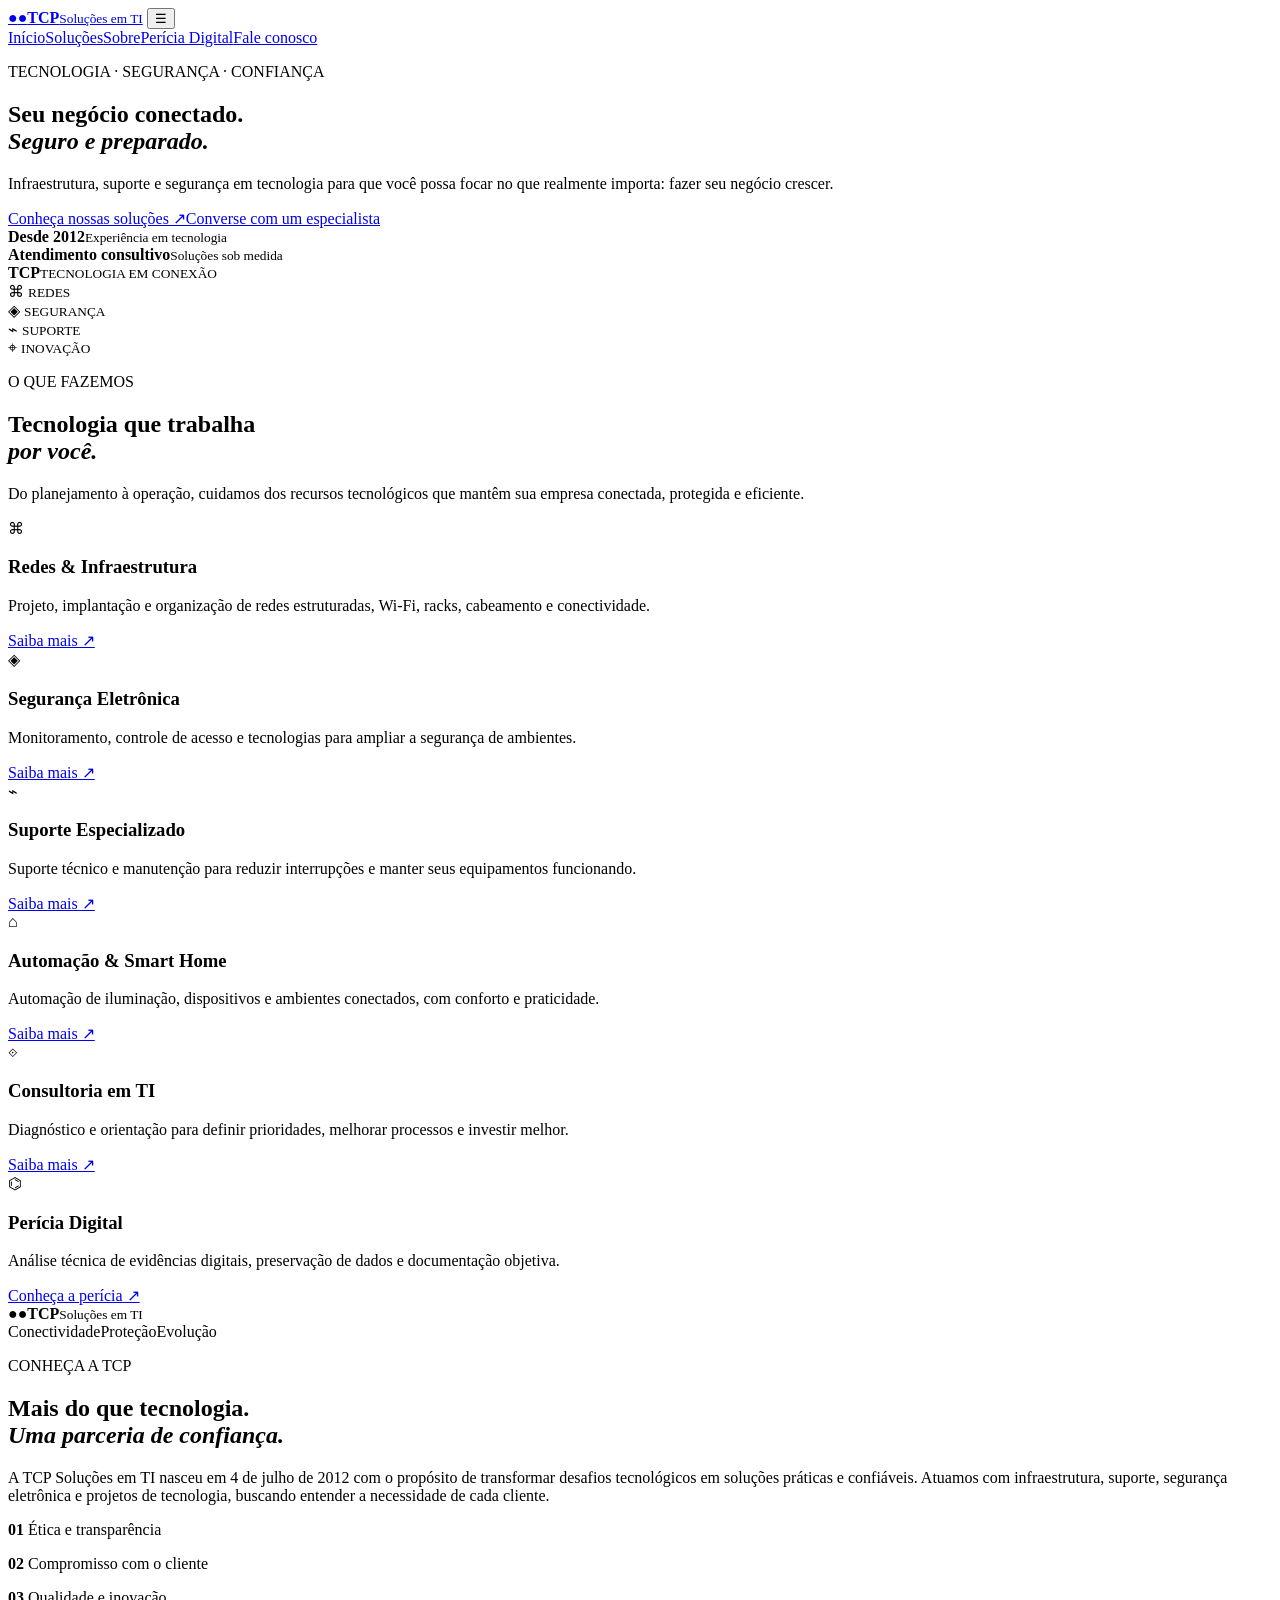
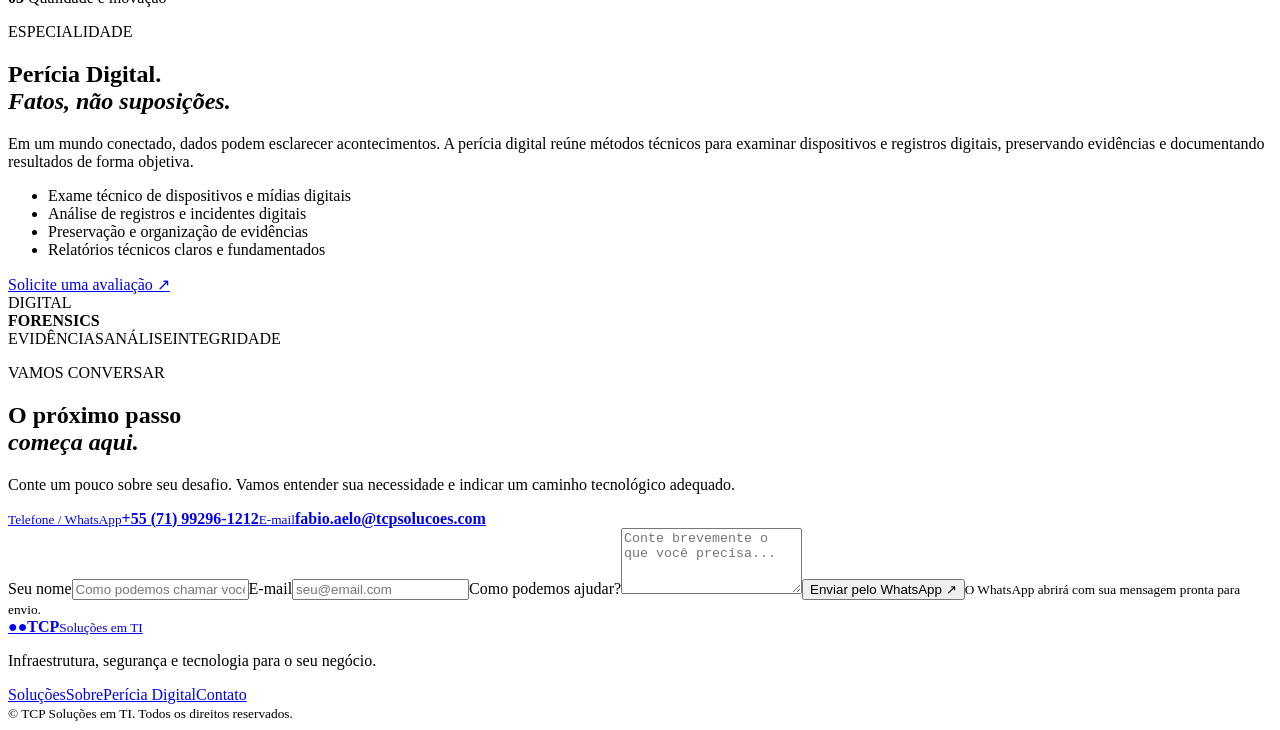
==== index.html @ b2fde616 "Create TCP 2.0 responsive homepage" ====
<!DOCTYPE html>
<html lang="pt-BR">
<head>
<meta charset="UTF-8"><meta name="viewport" content="width=device-width, initial-scale=1">
<meta name="description" content="TCP Soluções em TI: redes, segurança eletrônica, suporte, automação e perícia digital.">
<meta name="theme-color" content="#071722">
<title>TCP Soluções em TI | Tecnologia que protege e impulsiona</title>
<link rel="stylesheet" href="styles.css">
</head>
<body>
<header class="header">
<a class="brand" href="#inicio"><span class="mark">●<i>●</i></span><span><b>TCP</b><small>Soluções em TI</small></span></a>
<button class="menu" aria-label="Abrir menu" aria-expanded="false">☰</button>
<nav class="nav"><a href="#inicio">Início</a><a href="#solucoes">Soluções</a><a href="#sobre">Sobre</a><a href="#pericia">Perícia Digital</a><a class="contact-link" href="#contato">Fale conosco</a></nav>
</header>
<main>
<section class="hero" id="inicio"><div class="hero-copy"><p class="eyebrow">TECNOLOGIA · SEGURANÇA · CONFIANÇA</p><h1>Seu negócio conectado.<br><em>Seguro e preparado.</em></h1><p class="lead">Infraestrutura, suporte e segurança em tecnologia para que você possa focar no que realmente importa: fazer seu negócio crescer.</p><div class="actions"><a class="btn primary" href="#solucoes">Conheça nossas soluções ↗</a><a class="btn secondary" href="#contato">Converse com um especialista</a></div><div class="proof"><div><strong>Desde 2012</strong><small>Experiência em tecnologia</small></div><div><strong>Atendimento consultivo</strong><small>Soluções sob medida</small></div></div></div><div class="hero-art"><div class="orbit orbit1"></div><div class="orbit orbit2"></div><div class="core"><strong>TCP</strong><small>TECNOLOGIA EM CONEXÃO</small></div><div class="node n1">⌘ <small>REDES</small></div><div class="node n2">◈ <small>SEGURANÇA</small></div><div class="node n3">⌁ <small>SUPORTE</small></div><div class="node n4">⌖ <small>INOVAÇÃO</small></div></div></section>
<section class="section" id="solucoes"><div class="section-head"><p class="eyebrow">O QUE FAZEMOS</p><h2>Tecnologia que trabalha<br><em>por você.</em></h2><p>Do planejamento à operação, cuidamos dos recursos tecnológicos que mantêm sua empresa conectada, protegida e eficiente.</p></div><div class="cards">
<article><span class="ico">⌘</span><h3>Redes & Infraestrutura</h3><p>Projeto, implantação e organização de redes estruturadas, Wi-Fi, racks, cabeamento e conectividade.</p><a href="#contato">Saiba mais ↗</a></article>
<article><span class="ico">◈</span><h3>Segurança Eletrônica</h3><p>Monitoramento, controle de acesso e tecnologias para ampliar a segurança de ambientes.</p><a href="#contato">Saiba mais ↗</a></article>
<article><span class="ico">⌁</span><h3>Suporte Especializado</h3><p>Suporte técnico e manutenção para reduzir interrupções e manter seus equipamentos funcionando.</p><a href="#contato">Saiba mais ↗</a></article>
<article><span class="ico">⌂</span><h3>Automação & Smart Home</h3><p>Automação de iluminação, dispositivos e ambientes conectados, com conforto e praticidade.</p><a href="#contato">Saiba mais ↗</a></article>
<article><span class="ico">⟐</span><h3>Consultoria em TI</h3><p>Diagnóstico e orientação para definir prioridades, melhorar processos e investir melhor.</p><a href="#contato">Saiba mais ↗</a></article>
<article class="featured"><span class="ico">⌬</span><h3>Perícia Digital</h3><p>Análise técnica de evidências digitais, preservação de dados e documentação objetiva.</p><a href="#pericia">Conheça a perícia ↗</a></article></div></section>
<section class="about section" id="sobre"><div class="about-art"><div class="about-grid"></div><div class="seal"><span class="mark">●<i>●</i></span><b>TCP</b><small>Soluções em TI</small></div><span class="tag tagA">Conectividade</span><span class="tag tagB">Proteção</span><span class="tag tagC">Evolução</span></div><div><p class="eyebrow">CONHEÇA A TCP</p><h2>Mais do que tecnologia.<br><em>Uma parceria de confiança.</em></h2><p>A TCP Soluções em TI nasceu em 4 de julho de 2012 com o propósito de transformar desafios tecnológicos em soluções práticas e confiáveis. Atuamos com infraestrutura, suporte, segurança eletrônica e projetos de tecnologia, buscando entender a necessidade de cada cliente.</p><div class="values"><p><b>01</b> Ética e transparência</p><p><b>02</b> Compromisso com o cliente</p><p><b>03</b> Qualidade e inovação</p></div></div></section>
<section class="forensics" id="pericia"><div class="forensic-copy"><p class="eyebrow">ESPECIALIDADE</p><h2>Perícia Digital.<br><em>Fatos, não suposições.</em></h2><p>Em um mundo conectado, dados podem esclarecer acontecimentos. A perícia digital reúne métodos técnicos para examinar dispositivos e registros digitais, preservando evidências e documentando resultados de forma objetiva.</p><ul><li>Exame técnico de dispositivos e mídias digitais</li><li>Análise de registros e incidentes digitais</li><li>Preservação e organização de evidências</li><li>Relatórios técnicos claros e fundamentados</li></ul><a class="btn primary" href="#contato">Solicite uma avaliação ↗</a></div><div class="forensic-art"><div class="ring"></div><div class="ring inner"></div><div class="forensic-core">DIGITAL<br><b>FORENSICS</b></div><span class="scan scan1">EVIDÊNCIAS</span><span class="scan scan2">ANÁLISE</span><span class="scan scan3">INTEGRIDADE</span></div></section>
<section class="contact section" id="contato"><div><p class="eyebrow">VAMOS CONVERSAR</p><h2>O próximo passo<br><em>começa aqui.</em></h2><p>Conte um pouco sobre seu desafio. Vamos entender sua necessidade e indicar um caminho tecnológico adequado.</p><div class="details"><a href="tel:+5571992961212"><small>Telefone / WhatsApp</small><strong>+55 (71) 99296-1212</strong></a><a href="mailto:fabio.aelo@tcpsolucoes.com"><small>E-mail</small><strong>fabio.aelo@tcpsolucoes.com</strong></a></div></div><form id="contact-form"><label>Seu nome<input name="name" placeholder="Como podemos chamar você?" required></label><label>E-mail<input name="email" type="email" placeholder="seu@email.com" required></label><label>Como podemos ajudar?<textarea name="message" rows="4" placeholder="Conte brevemente o que você precisa..." required></textarea></label><button class="btn primary" type="submit">Enviar pelo WhatsApp ↗</button><small class="note">O WhatsApp abrirá com sua mensagem pronta para envio.</small></form></section>
</main>
<footer class="footer"><a class="brand" href="#inicio"><span class="mark">●<i>●</i></span><span><b>TCP</b><small>Soluções em TI</small></span></a><p>Infraestrutura, segurança e tecnologia para o seu negócio.</p><div class="footer-nav"><a href="#solucoes">Soluções</a><a href="#sobre">Sobre</a><a href="#pericia">Perícia Digital</a><a href="#contato">Contato</a></div><small>© <span id="year"></span> TCP Soluções em TI. Todos os direitos reservados.</small></footer>
<script src="script.js"></script>
</body></html>
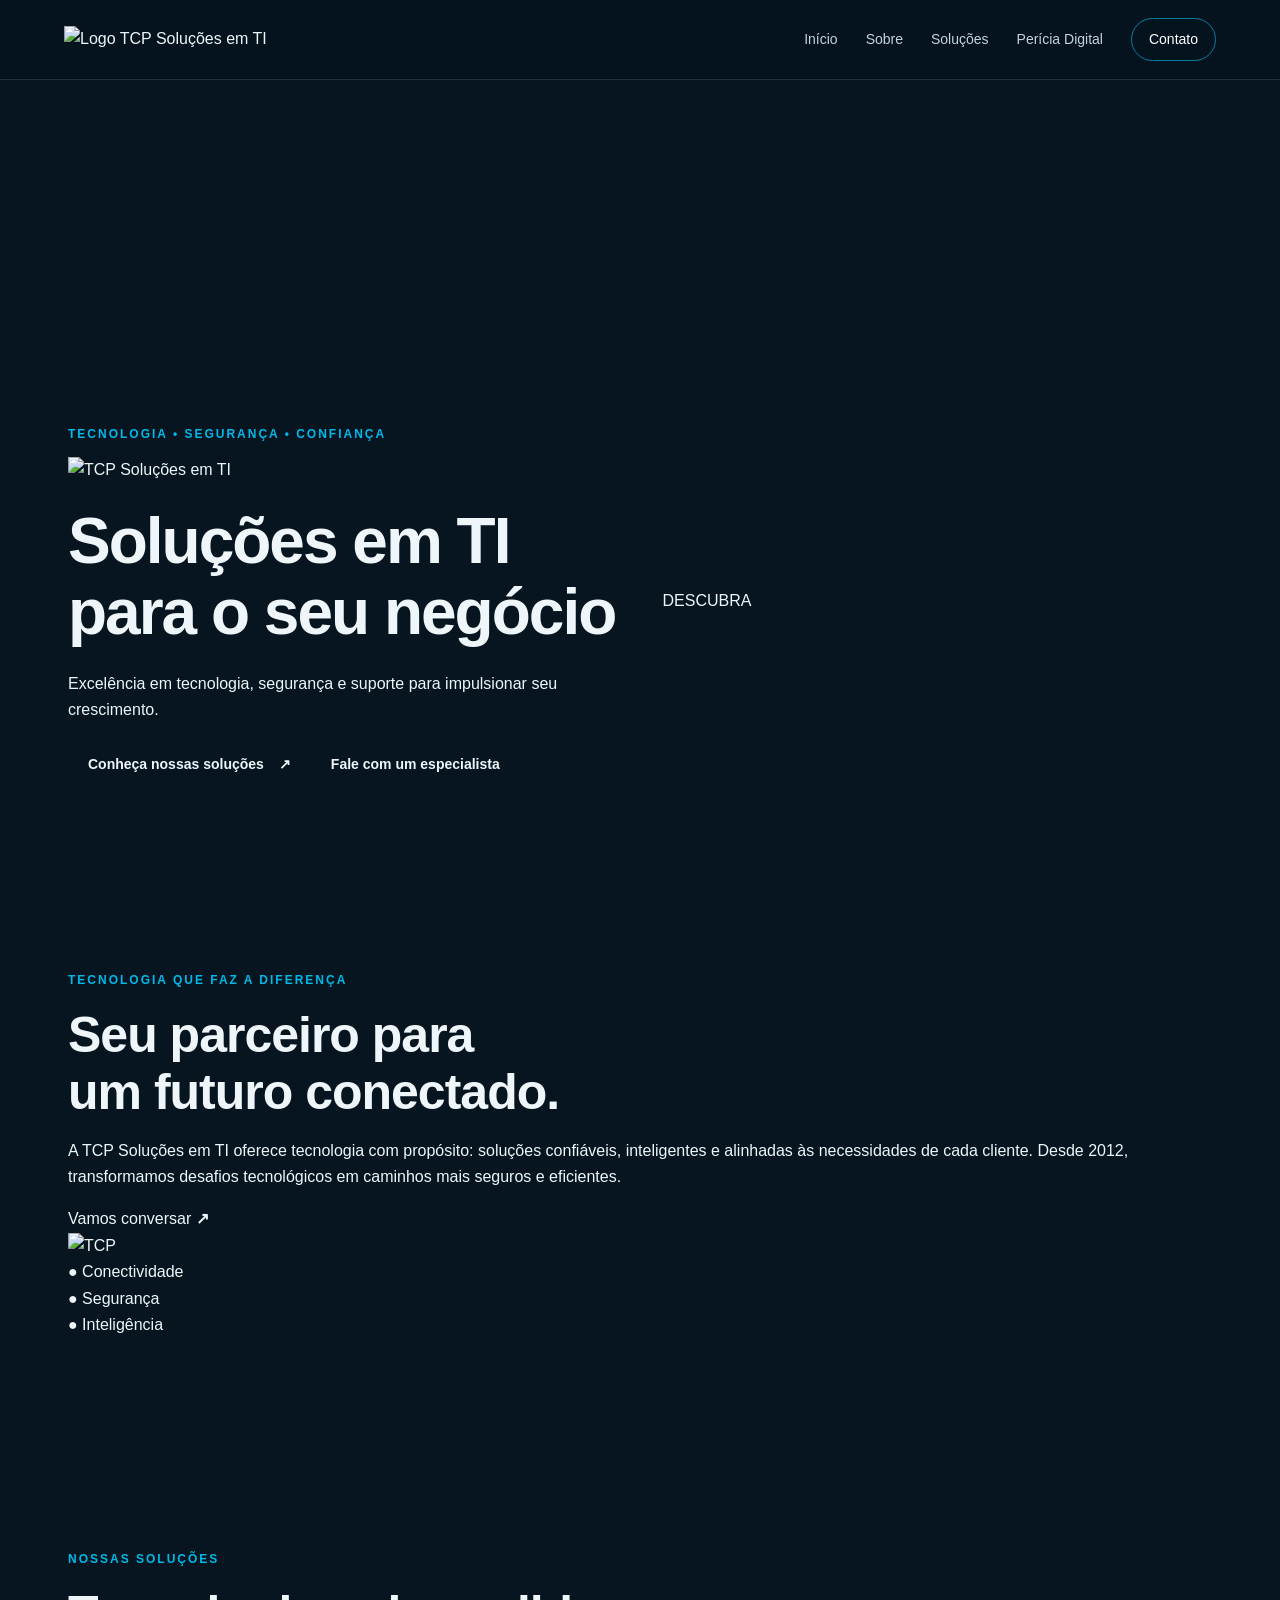
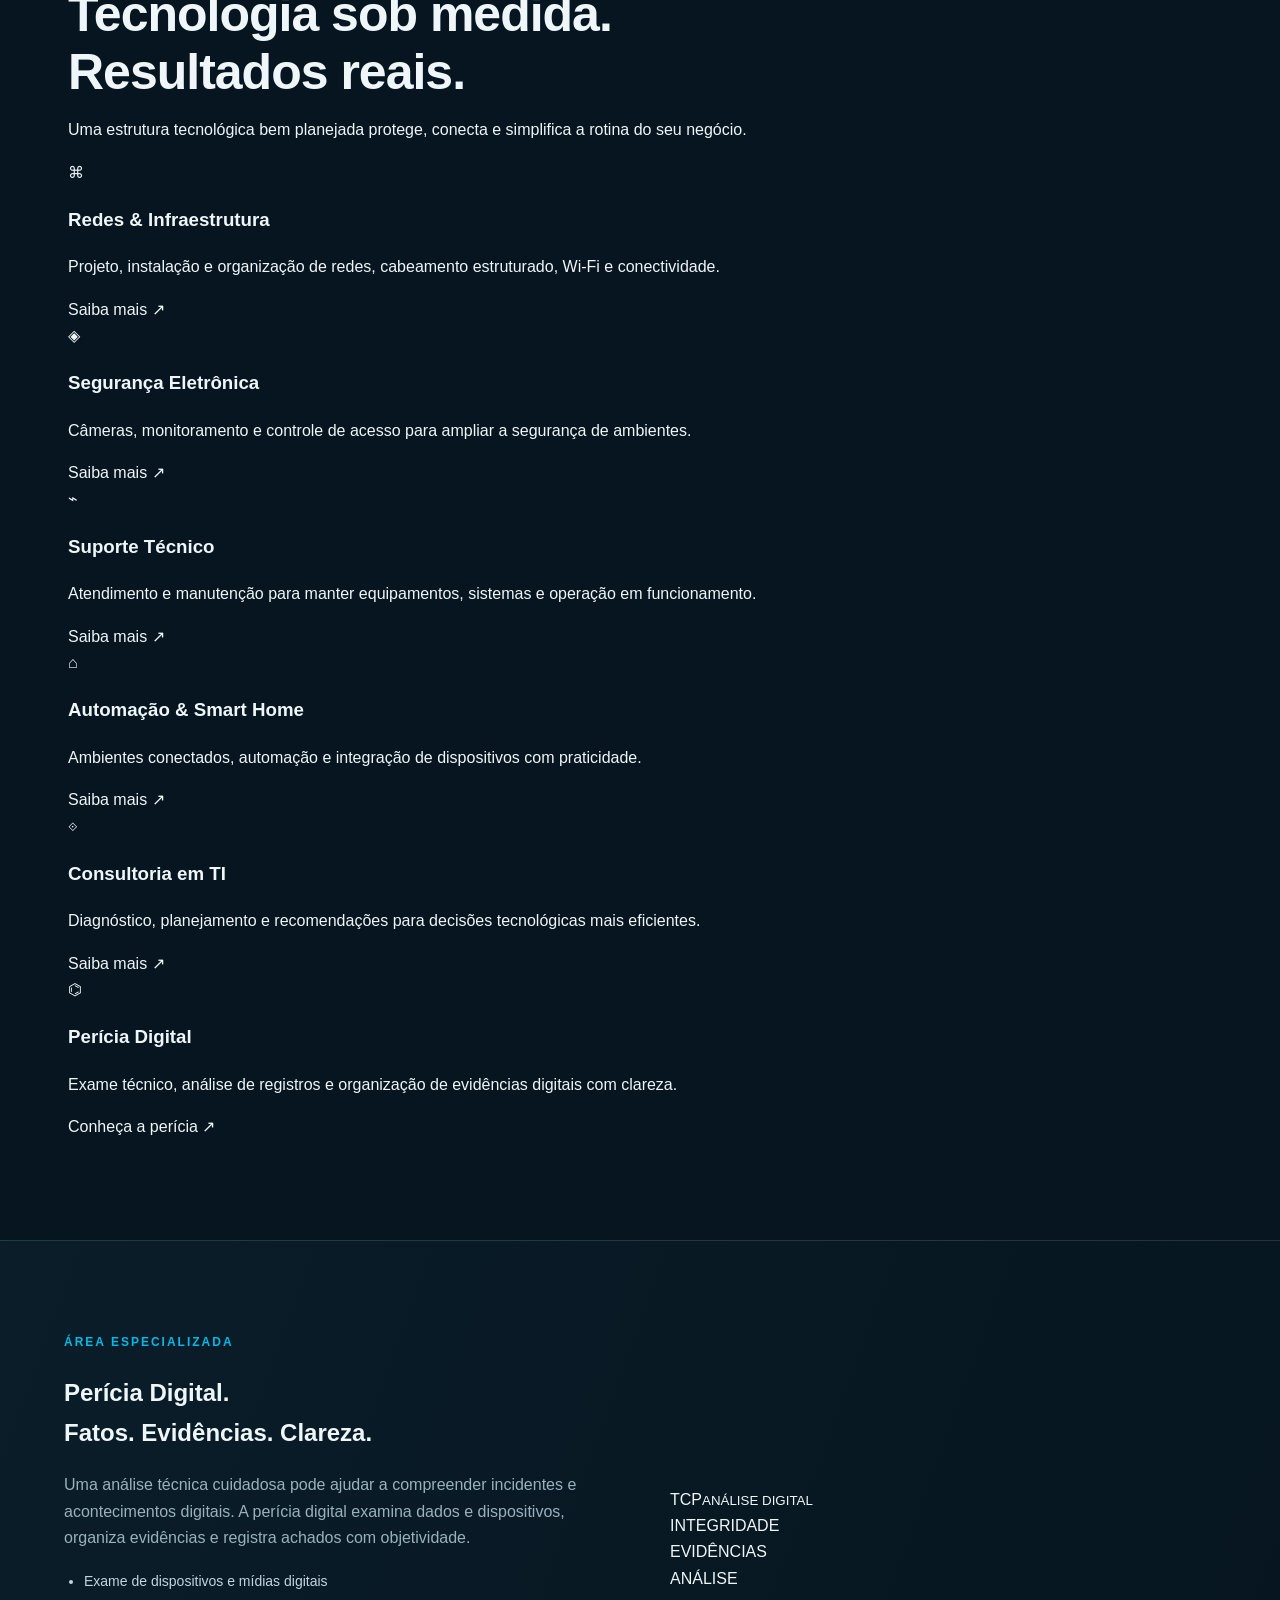
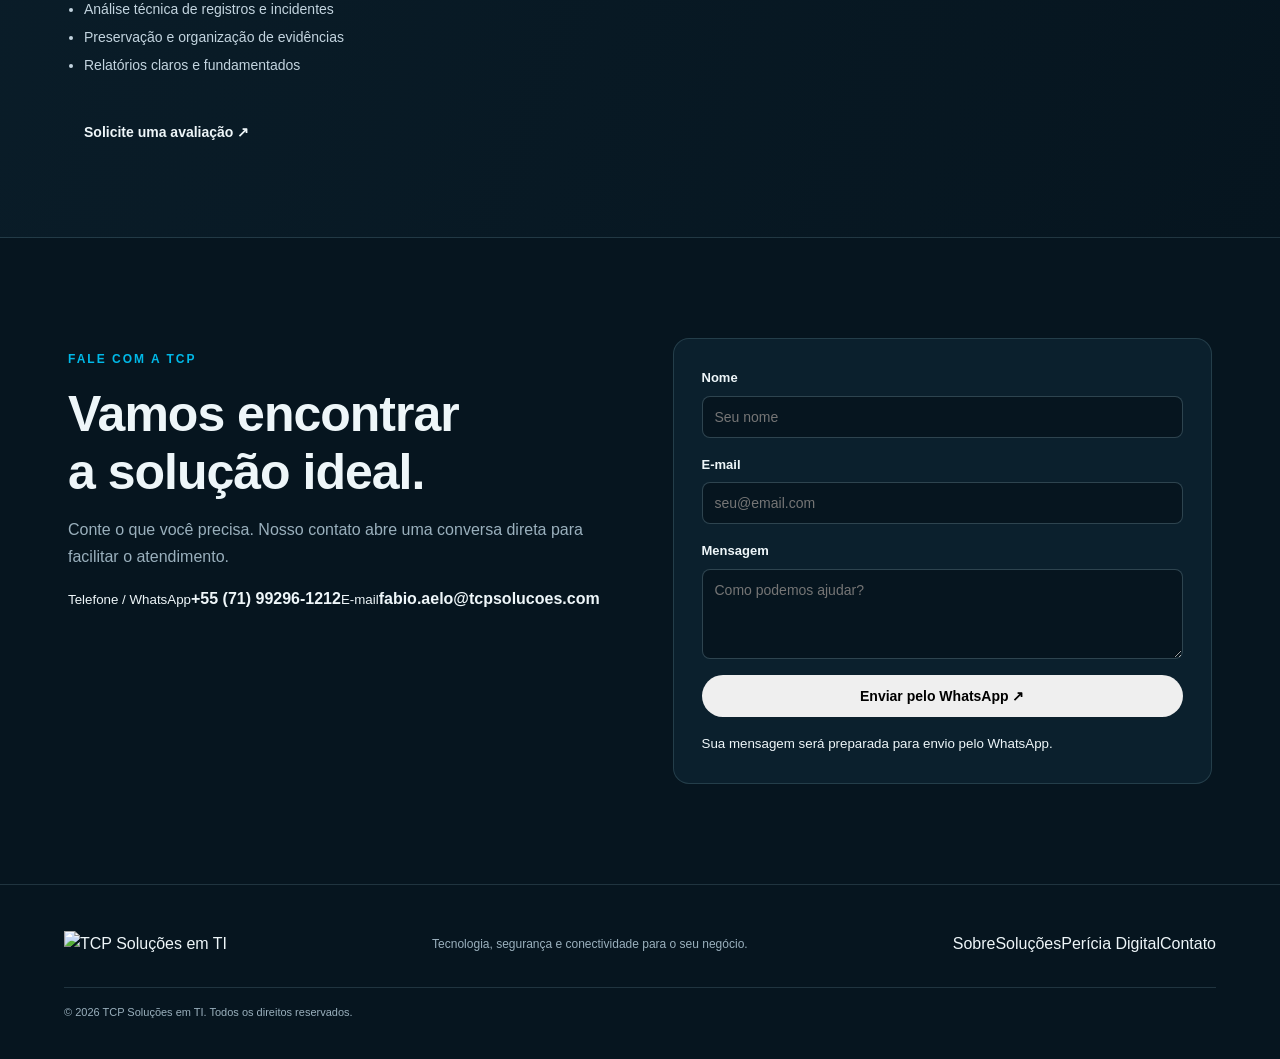
==== commit 44acdb39: "Rebuild TCP website with original brand logo and moving video hero" ====
--- a/index.html
+++ b/index.html
@@ -1,31 +1,62 @@
 <!DOCTYPE html>
 <html lang="pt-BR">
 <head>
-<meta charset="UTF-8"><meta name="viewport" content="width=device-width, initial-scale=1">
-<meta name="description" content="TCP Soluções em TI: redes, segurança eletrônica, suporte, automação e perícia digital.">
-<meta name="theme-color" content="#071722">
-<title>TCP Soluções em TI | Tecnologia que protege e impulsiona</title>
+<meta charset="UTF-8">
+<meta name="viewport" content="width=device-width, initial-scale=1">
+<meta name="description" content="TCP Soluções em TI: infraestrutura, redes, segurança eletrônica, suporte, automação e perícia digital.">
+<meta name="theme-color" content="#06141d">
+<title>TCP Soluções em TI | Tecnologia, segurança e confiança</title>
+<link rel="preconnect" href="https://assets.zyrosite.com">
 <link rel="stylesheet" href="styles.css">
 </head>
 <body>
 <header class="header">
-<a class="brand" href="#inicio"><span class="mark">●<i>●</i></span><span><b>TCP</b><small>Soluções em TI</small></span></a>
-<button class="menu" aria-label="Abrir menu" aria-expanded="false">☰</button>
-<nav class="nav"><a href="#inicio">Início</a><a href="#solucoes">Soluções</a><a href="#sobre">Sobre</a><a href="#pericia">Perícia Digital</a><a class="contact-link" href="#contato">Fale conosco</a></nav>
+  <a class="brand" href="#inicio" aria-label="TCP Soluções em TI - Início"><img src="https://assets.zyrosite.com/cdn-cgi/image/format=auto,w=1024,h=436,fit=crop/AoPvOMD7zxIZpx4P/tcp-soluaaes-em-ti-logo-vazada-YX4y3KN9l2t0Lzp2.png" alt="Logo TCP Soluções em TI"></a>
+  <button class="menu" aria-label="Abrir menu" aria-expanded="false">☰</button>
+  <nav class="nav">
+    <a href="#inicio">Início</a><a href="#sobre">Sobre</a><a href="#solucoes">Soluções</a><a href="#pericia">Perícia Digital</a><a class="contact-link" href="#contato">Contato</a>
+  </nav>
 </header>
 <main>
-<section class="hero" id="inicio"><div class="hero-copy"><p class="eyebrow">TECNOLOGIA · SEGURANÇA · CONFIANÇA</p><h1>Seu negócio conectado.<br><em>Seguro e preparado.</em></h1><p class="lead">Infraestrutura, suporte e segurança em tecnologia para que você possa focar no que realmente importa: fazer seu negócio crescer.</p><div class="actions"><a class="btn primary" href="#solucoes">Conheça nossas soluções ↗</a><a class="btn secondary" href="#contato">Converse com um especialista</a></div><div class="proof"><div><strong>Desde 2012</strong><small>Experiência em tecnologia</small></div><div><strong>Atendimento consultivo</strong><small>Soluções sob medida</small></div></div></div><div class="hero-art"><div class="orbit orbit1"></div><div class="orbit orbit2"></div><div class="core"><strong>TCP</strong><small>TECNOLOGIA EM CONEXÃO</small></div><div class="node n1">⌘ <small>REDES</small></div><div class="node n2">◈ <small>SEGURANÇA</small></div><div class="node n3">⌁ <small>SUPORTE</small></div><div class="node n4">⌖ <small>INOVAÇÃO</small></div></div></section>
-<section class="section" id="solucoes"><div class="section-head"><p class="eyebrow">O QUE FAZEMOS</p><h2>Tecnologia que trabalha<br><em>por você.</em></h2><p>Do planejamento à operação, cuidamos dos recursos tecnológicos que mantêm sua empresa conectada, protegida e eficiente.</p></div><div class="cards">
-<article><span class="ico">⌘</span><h3>Redes & Infraestrutura</h3><p>Projeto, implantação e organização de redes estruturadas, Wi-Fi, racks, cabeamento e conectividade.</p><a href="#contato">Saiba mais ↗</a></article>
-<article><span class="ico">◈</span><h3>Segurança Eletrônica</h3><p>Monitoramento, controle de acesso e tecnologias para ampliar a segurança de ambientes.</p><a href="#contato">Saiba mais ↗</a></article>
-<article><span class="ico">⌁</span><h3>Suporte Especializado</h3><p>Suporte técnico e manutenção para reduzir interrupções e manter seus equipamentos funcionando.</p><a href="#contato">Saiba mais ↗</a></article>
-<article><span class="ico">⌂</span><h3>Automação & Smart Home</h3><p>Automação de iluminação, dispositivos e ambientes conectados, com conforto e praticidade.</p><a href="#contato">Saiba mais ↗</a></article>
-<article><span class="ico">⟐</span><h3>Consultoria em TI</h3><p>Diagnóstico e orientação para definir prioridades, melhorar processos e investir melhor.</p><a href="#contato">Saiba mais ↗</a></article>
-<article class="featured"><span class="ico">⌬</span><h3>Perícia Digital</h3><p>Análise técnica de evidências digitais, preservação de dados e documentação objetiva.</p><a href="#pericia">Conheça a perícia ↗</a></article></div></section>
-<section class="about section" id="sobre"><div class="about-art"><div class="about-grid"></div><div class="seal"><span class="mark">●<i>●</i></span><b>TCP</b><small>Soluções em TI</small></div><span class="tag tagA">Conectividade</span><span class="tag tagB">Proteção</span><span class="tag tagC">Evolução</span></div><div><p class="eyebrow">CONHEÇA A TCP</p><h2>Mais do que tecnologia.<br><em>Uma parceria de confiança.</em></h2><p>A TCP Soluções em TI nasceu em 4 de julho de 2012 com o propósito de transformar desafios tecnológicos em soluções práticas e confiáveis. Atuamos com infraestrutura, suporte, segurança eletrônica e projetos de tecnologia, buscando entender a necessidade de cada cliente.</p><div class="values"><p><b>01</b> Ética e transparência</p><p><b>02</b> Compromisso com o cliente</p><p><b>03</b> Qualidade e inovação</p></div></div></section>
-<section class="forensics" id="pericia"><div class="forensic-copy"><p class="eyebrow">ESPECIALIDADE</p><h2>Perícia Digital.<br><em>Fatos, não suposições.</em></h2><p>Em um mundo conectado, dados podem esclarecer acontecimentos. A perícia digital reúne métodos técnicos para examinar dispositivos e registros digitais, preservando evidências e documentando resultados de forma objetiva.</p><ul><li>Exame técnico de dispositivos e mídias digitais</li><li>Análise de registros e incidentes digitais</li><li>Preservação e organização de evidências</li><li>Relatórios técnicos claros e fundamentados</li></ul><a class="btn primary" href="#contato">Solicite uma avaliação ↗</a></div><div class="forensic-art"><div class="ring"></div><div class="ring inner"></div><div class="forensic-core">DIGITAL<br><b>FORENSICS</b></div><span class="scan scan1">EVIDÊNCIAS</span><span class="scan scan2">ANÁLISE</span><span class="scan scan3">INTEGRIDADE</span></div></section>
-<section class="contact section" id="contato"><div><p class="eyebrow">VAMOS CONVERSAR</p><h2>O próximo passo<br><em>começa aqui.</em></h2><p>Conte um pouco sobre seu desafio. Vamos entender sua necessidade e indicar um caminho tecnológico adequado.</p><div class="details"><a href="tel:+5571992961212"><small>Telefone / WhatsApp</small><strong>+55 (71) 99296-1212</strong></a><a href="mailto:fabio.aelo@tcpsolucoes.com"><small>E-mail</small><strong>fabio.aelo@tcpsolucoes.com</strong></a></div></div><form id="contact-form"><label>Seu nome<input name="name" placeholder="Como podemos chamar você?" required></label><label>E-mail<input name="email" type="email" placeholder="seu@email.com" required></label><label>Como podemos ajudar?<textarea name="message" rows="4" placeholder="Conte brevemente o que você precisa..." required></textarea></label><button class="btn primary" type="submit">Enviar pelo WhatsApp ↗</button><small class="note">O WhatsApp abrirá com sua mensagem pronta para envio.</small></form></section>
+<section class="hero" id="inicio">
+  <div class="video-background" aria-hidden="true">
+    <video autoplay muted loop playsinline poster="https://images.pexels.com/videos/3141210/free-video-3141210.jpg?auto=compress&cs=tinysrgb&fit=crop&h=630&w=1200">
+      <source src="https://videos.pexels.com/video-files/3141210/3141210-uhd_3840_2160_25fps.mp4" type="video/mp4">
+    </video>
+  </div>
+  <div class="video-shade"></div>
+  <div class="network-glow glow-a"></div><div class="network-glow glow-b"></div>
+  <div class="hero-content">
+    <p class="eyebrow">TECNOLOGIA • SEGURANÇA • CONFIANÇA</p>
+    <img class="hero-logo" src="https://assets.zyrosite.com/cdn-cgi/image/format=auto,w=1024,h=436,fit=crop/AoPvOMD7zxIZpx4P/tcp-soluaaes-em-ti-logo-vazada-YX4y3KN9l2t0Lzp2.png" alt="TCP Soluções em TI">
+    <h1>Soluções em TI para o seu negócio</h1>
+    <p class="hero-lead">Excelência em tecnologia, segurança e suporte para impulsionar seu crescimento.</p>
+    <div class="hero-actions"><a class="btn btn-lime" href="#solucoes">Conheça nossas soluções <span>↗</span></a><a class="btn btn-outline" href="#contato">Fale com um especialista</a></div>
+  </div>
+  <div class="scroll-cue"><span></span> DESCUBRA</div>
+</section>
+<section class="intro section" id="sobre">
+  <div class="intro-copy"><p class="eyebrow">TECNOLOGIA QUE FAZ A DIFERENÇA</p><h2>Seu parceiro para<br><span>um futuro conectado.</span></h2><p>A TCP Soluções em TI oferece tecnologia com propósito: soluções confiáveis, inteligentes e alinhadas às necessidades de cada cliente. Desde 2012, transformamos desafios tecnológicos em caminhos mais seguros e eficientes.</p><a class="text-link" href="#contato">Vamos conversar <b>↗</b></a></div>
+  <div class="intro-visual"><div class="visual-grid"></div><div class="orbit orbit-one"></div><div class="orbit orbit-two"></div><div class="visual-center"><img src="https://assets.zyrosite.com/cdn-cgi/image/format=auto,w=1024,h=436,fit=crop/AoPvOMD7zxIZpx4P/tcp-soluaaes-em-ti-logo-vazada-YX4y3KN9l2t0Lzp2.png" alt="TCP"></div><div class="floating-label label-one">● Conectividade</div><div class="floating-label label-two">● Segurança</div><div class="floating-label label-three">● Inteligência</div></div>
+</section>
+<section class="section services" id="solucoes">
+  <div class="section-top"><p class="eyebrow">NOSSAS SOLUÇÕES</p><h2>Tecnologia sob medida.<br><span>Resultados reais.</span></h2><p>Uma estrutura tecnológica bem planejada protege, conecta e simplifica a rotina do seu negócio.</p></div>
+  <div class="service-grid">
+    <article class="service-card"><div class="service-icon">⌘</div><h3>Redes & Infraestrutura</h3><p>Projeto, instalação e organização de redes, cabeamento estruturado, Wi-Fi e conectividade.</p><a href="#contato">Saiba mais ↗</a></article>
+    <article class="service-card"><div class="service-icon">◈</div><h3>Segurança Eletrônica</h3><p>Câmeras, monitoramento e controle de acesso para ampliar a segurança de ambientes.</p><a href="#contato">Saiba mais ↗</a></article>
+    <article class="service-card"><div class="service-icon">⌁</div><h3>Suporte Técnico</h3><p>Atendimento e manutenção para manter equipamentos, sistemas e operação em funcionamento.</p><a href="#contato">Saiba mais ↗</a></article>
+    <article class="service-card"><div class="service-icon">⌂</div><h3>Automação & Smart Home</h3><p>Ambientes conectados, automação e integração de dispositivos com praticidade.</p><a href="#contato">Saiba mais ↗</a></article>
+    <article class="service-card"><div class="service-icon">⟐</div><h3>Consultoria em TI</h3><p>Diagnóstico, planejamento e recomendações para decisões tecnológicas mais eficientes.</p><a href="#contato">Saiba mais ↗</a></article>
+    <article class="service-card service-highlight"><div class="service-icon">⌬</div><h3>Perícia Digital</h3><p>Exame técnico, análise de registros e organização de evidências digitais com clareza.</p><a href="#pericia">Conheça a perícia ↗</a></article>
+  </div>
+</section>
+<section class="forensics" id="pericia">
+  <div class="forensic-copy"><p class="eyebrow">ÁREA ESPECIALIZADA</p><h2>Perícia Digital.<br><span>Fatos. Evidências. Clareza.</span></h2><p>Uma análise técnica cuidadosa pode ajudar a compreender incidentes e acontecimentos digitais. A perícia digital examina dados e dispositivos, organiza evidências e registra achados com objetividade.</p><ul><li>Exame de dispositivos e mídias digitais</li><li>Análise técnica de registros e incidentes</li><li>Preservação e organização de evidências</li><li>Relatórios claros e fundamentados</li></ul><a class="btn btn-lime" href="#contato">Solicite uma avaliação ↗</a></div>
+  <div class="forensic-visual"><div class="radar"></div><div class="radar radar-inner"></div><div class="radar-cross"></div><div class="radar-core"><span>TCP</span><small>ANÁLISE DIGITAL</small></div><div class="radar-chip chip-top">INTEGRIDADE</div><div class="radar-chip chip-right">EVIDÊNCIAS</div><div class="radar-chip chip-bottom">ANÁLISE</div></div>
+</section>
+<section class="contact section" id="contato"><div class="contact-copy"><p class="eyebrow">FALE COM A TCP</p><h2>Vamos encontrar<br><span>a solução ideal.</span></h2><p>Conte o que você precisa. Nosso contato abre uma conversa direta para facilitar o atendimento.</p><div class="contact-details"><a href="tel:+5571992961212"><small>Telefone / WhatsApp</small><strong>+55 (71) 99296-1212</strong></a><a href="mailto:fabio.aelo@tcpsolucoes.com"><small>E-mail</small><strong>fabio.aelo@tcpsolucoes.com</strong></a></div></div>
+<form id="contact-form"><label>Nome<input name="name" autocomplete="name" placeholder="Seu nome" required></label><label>E-mail<input name="email" type="email" autocomplete="email" placeholder="seu@email.com" required></label><label>Mensagem<textarea name="message" rows="4" placeholder="Como podemos ajudar?" required></textarea></label><button class="btn btn-lime" type="submit">Enviar pelo WhatsApp ↗</button><small class="form-note">Sua mensagem será preparada para envio pelo WhatsApp.</small></form></section>
 </main>
-<footer class="footer"><a class="brand" href="#inicio"><span class="mark">●<i>●</i></span><span><b>TCP</b><small>Soluções em TI</small></span></a><p>Infraestrutura, segurança e tecnologia para o seu negócio.</p><div class="footer-nav"><a href="#solucoes">Soluções</a><a href="#sobre">Sobre</a><a href="#pericia">Perícia Digital</a><a href="#contato">Contato</a></div><small>© <span id="year"></span> TCP Soluções em TI. Todos os direitos reservados.</small></footer>
+<footer class="footer"><a class="footer-brand" href="#inicio"><img src="https://assets.zyrosite.com/cdn-cgi/image/format=auto,w=1024,h=436,fit=crop/AoPvOMD7zxIZpx4P/tcp-soluaaes-em-ti-logo-vazada-YX4y3KN9l2t0Lzp2.png" alt="TCP Soluções em TI"></a><p>Tecnologia, segurança e conectividade para o seu negócio.</p><div class="footer-links"><a href="#sobre">Sobre</a><a href="#solucoes">Soluções</a><a href="#pericia">Perícia Digital</a><a href="#contato">Contato</a></div><small>© <span id="year"></span> TCP Soluções em TI. Todos os direitos reservados.</small></footer>
 <script src="script.js"></script>
 </body></html>
--- a/styles.css
+++ b/styles.css
@@ -0,0 +1,4 @@
+:root{--bg:#06151f;--text:#eef6f9;--muted:#9ab0bd;--cyan:#00b9e8;--lime:#a6cf36;--line:rgba(162,205,221,.17);--panel:#0b202d}
+*{box-sizing:border-box}html{scroll-behavior:smooth}body{margin:0;background:var(--bg);color:var(--text);font-family:Arial,Helvetica,sans-serif;line-height:1.65;overflow-x:hidden}a{color:inherit;text-decoration:none}.header{height:80px;padding:0 5vw;display:flex;align-items:center;justify-content:space-between;border-bottom:1px solid var(--line);position:sticky;top:0;z-index:9;background:rgba(5,20,30,.92);backdrop-filter:blur(15px)}.brand{display:flex;align-items:center;gap:12px}.mark{width:38px;height:38px;display:inline-flex;align-items:center;justify-content:center;color:var(--cyan);font-size:22px;position:relative}.mark i{position:absolute;color:var(--lime);font-size:18px;right:0;bottom:0}.brand b{font-size:22px;letter-spacing:3px;display:block}.brand small{display:block;color:var(--lime);font-size:12px;line-height:1}.nav{display:flex;align-items:center;gap:28px;color:#c4d4dd;font-size:14px}.nav a:hover{color:white}.contact-link{border:1px solid #087da0;border-radius:30px;padding:9px 17px;color:#fff}.menu{display:none;background:transparent;border:1px solid var(--line);border-radius:8px;color:white;font-size:22px;padding:6px 10px}.hero{max-width:1200px;margin:auto;padding:85px 28px 70px;min-height:650px;display:grid;grid-template-columns:1fr 1fr;align-items:center;gap:45px}.eyebrow{color:var(--cyan);font-size:12px;font-weight:bold;letter-spacing:2px}.hero h1{font-size:clamp(42px,5vw,66px);line-height:1.12;letter-spacing:-2px;margin:22px 0}.hero h1 em,h2 em{font-style:normal;color:var(--lime)}.lead{color:var(--muted);font-size:18px;max-width:500px}.actions{display:flex;gap:12px;flex-wrap:wrap;margin-top:28px}.btn{border:0;border-radius:30px;padding:13px 20px;display:inline-flex;justify-content:center;align-items:center;gap:15px;font-weight:bold;font-size:14px;cursor:pointer}.primary{background:linear-gradient(100deg,var(--cyan),#149bca);color:#06151f}.secondary{border:1px solid var(--line);background:transparent;color:#fff}.btn:hover{filter:brightness(1.08);transform:translateY(-1px)}.proof{display:flex;gap:32px;border-top:1px solid var(--line);padding-top:20px;margin-top:50px}.proof div{display:grid}.proof strong{font-size:14px}.proof small{color:var(--muted);font-size:12px}.hero-art{position:relative;min-height:450px;display:grid;place-items:center}.orbit{border:1px solid rgba(0,185,232,.28);border-radius:50%;position:absolute;transform:rotate(-20deg)}.orbit1{width:370px;height:370px}.orbit2{width:270px;height:270px;border-color:rgba(166,207,54,.3);transform:rotate(25deg)}.core{width:165px;height:165px;border-radius:50%;background:radial-gradient(circle at 30% 20%,#164358,#071822 70%);border:1px solid rgba(0,185,232,.65);box-shadow:0 0 65px rgba(0,185,232,.14),inset 0 0 30px rgba(0,185,232,.1);display:grid;align-content:center;justify-items:center;z-index:2}.core strong{font-size:42px;letter-spacing:3px}.core small{font-size:8px;color:var(--cyan);letter-spacing:2px}.node{position:absolute;background:#0b202d;border:1px solid var(--line);border-radius:10px;padding:12px 15px;color:var(--cyan);box-shadow:0 10px 25px #020a10;font-size:20px}.node small{color:#d1e2eb;font-size:10px;letter-spacing:1px;margin-left:8px}.n1{top:35px;left:7%}.n2{top:100px;right:0}.n3{bottom:75px;left:3%}.n4{bottom:35px;right:8%}.section{max-width:1200px;margin:auto;padding:100px 28px}.section-head{max-width:700px;margin-bottom:42px}.section h2,.about h2,.forensic h2,.contact h2{font-size:clamp(34px,4vw,50px);line-height:1.15;letter-spacing:-1px;margin:16px 0}.section-head>p:last-child,.about>div:last-child>p,.forensic-copy>p:not(.eyebrow),.contact>div>p:not(.eyebrow){color:var(--muted);max-width:660px}.cards{display:grid;grid-template-columns:repeat(3,1fr);gap:15px}.cards article{background:linear-gradient(145deg,#0c2230,#07141e);border:1px solid var(--line);border-radius:14px;padding:25px;transition:.2s}.cards article:hover{transform:translateY(-3px);border-color:rgba(0,185,232,.5)}.cards h3{font-size:20px;margin:12px 0}.cards p{font-size:14px;color:var(--muted);min-height:72px}.cards a{color:var(--cyan);font-size:13px;font-weight:bold}.ico{color:var(--cyan);font-size:26px}.featured{border-color:rgba(166,207,54,.35)!important;background:linear-gradient(145deg,#1a2d27,#07141e)!important}.featured .ico,.featured a{color:var(--lime)}.about{display:grid;grid-template-columns:1fr 1fr;align-items:center;gap:70px}.about-art{min-height:410px;border:1px solid var(--line);border-radius:16px;position:relative;overflow:hidden;background:radial-gradient(circle,#123448,#07141f)}.about-grid{position:absolute;inset:0;background-image:linear-gradient(rgba(0,185,232,.07) 1px,transparent 1px),linear-gradient(90deg,rgba(0,185,232,.07) 1px,transparent 1px);background-size:35px 35px}.seal{position:absolute;top:50%;left:50%;transform:translate(-50%,-50%);width:180px;height:180px;border-radius:50%;background:#061722;border:1px solid rgba(0,185,232,.55);display:grid;align-content:center;justify-items:center;box-shadow:0 0 45px rgba(0,185,232,.14)}.seal .mark{height:28px}.seal b{font-size:34px;letter-spacing:3px}.seal small{color:var(--lime);font-size:12px}.tag{position:absolute;border:1px solid var(--line);border-radius:30px;padding:9px 14px;background:#0b202d;color:#d5e6ef;font-size:12px}.tagA{top:18%;left:8%}.tagB{top:48%;right:8%}.tagC{bottom:15%;left:18%}.values{margin-top:26px}.values p{border-top:1px solid var(--line);padding:12px 0;margin:0;font-size:14px;font-weight:bold}.values b{color:var(--cyan);margin-right:15px}.forensics{padding:80px 5vw;background:linear-gradient(110deg,#0a1d29,#06151f);border-block:1px solid var(--line);display:grid;grid-template-columns:1fr 1fr;gap:60px;align-items:center}.forensic-copy{max-width:550px;margin-left:auto}.forensic-copy ul{color:#c3d4df;font-size:14px;line-height:2;padding-left:20px}.forensic-copy .btn{margin-top:15px}.forensic-art{position:relative;min-height:360px;display:grid;place-items:center;overflow:hidden}.ring{position:absolute;width:330px;height:330px;border:1px solid rgba(0,185,232,.4);border-radius:50%;box-shadow:0 0 35px rgba(0,185,232,.06)}.ring.inner{width:230px;height:230px;border-color:rgba(166,207,54,.35);border-style:dashed}.forensic-core{width:130px;height:130px;border-radius:50%;background:#0b2534;border:1px solid rgba(0,185,232,.55);box-shadow:0 0 40px rgba(0,185,232,.15);display:grid;place-content:center;text-align:center;font-size:12px;letter-spacing:2px;z-index:1}.forensic-core b{color:var(--lime)}.scan{position:absolute;background:#0b202d;border:1px solid var(--line);border-radius:8px;padding:8px 12px;font-size:10px;color:var(--cyan);letter-spacing:1px}.scan1{top:25%;left:8%}.scan2{right:5%;top:45%}.scan3{bottom:20%;left:12%}.contact{display:grid;grid-template-columns:1fr 1fr;gap:65px;align-items:start}.details{display:grid;gap:18px;margin-top:30px}.details a{display:grid;border-top:1px solid var(--line);padding-top:12px}.details small{color:var(--muted);font-size:12px}.details strong{font-size:16px}.contact form{border:1px solid var(--line);border-radius:16px;background:#0b202d;padding:28px;display:grid;gap:16px}.contact label{display:grid;gap:7px;font-size:13px;font-weight:bold}.contact input,.contact textarea{width:100%;padding:12px;background:#06151f;border:1px solid rgba(162,205,221,.25);border-radius:8px;color:white;font:14px Arial;resize:vertical}.contact input:focus,.contact textarea:focus{outline:1px solid var(--cyan);border-color:var(--cyan)}.contact form button{width:100%}.note{font-size:11px;color:var(--muted)}.footer{border-top:1px solid var(--line);padding:38px 5vw;display:flex;gap:20px;justify-content:space-between;align-items:center;flex-wrap:wrap}.footer p{font-size:12px;color:var(--muted)}.footer-nav{display:flex;gap:18px;font-size:12px;color:#c4d5de}.footer>small{width:100%;border-top:1px solid var(--line);padding-top:15px;color:var(--muted);font-size:11px}
+@media(max-width:900px){.hero{grid-template-columns:1fr;padding-top:65px}.hero-art{min-height:400px}.cards{grid-template-columns:repeat(2,1fr)}.about,.forensics,.contact{gap:35px}}
+@media(max-width:650px){.header{height:70px}.menu{display:block}.nav{display:none;position:absolute;top:70px;left:0;right:0;background:#071722;border-bottom:1px solid var(--line);padding:18px 24px;flex-direction:column;align-items:stretch;gap:16px}.nav.open{display:flex}.hero{padding:50px 22px 40px;grid-template-columns:1fr}.hero h1{font-size:43px}.lead{font-size:16px}.proof{gap:20px;margin-top:35px}.hero-art{min-height:340px;transform:scale(.9)}.orbit1{width:290px;height:290px}.orbit2{width:210px;height:210px}.core{width:140px;height:140px}.n1{left:0;top:25px}.n2{right:0;top:65px}.n3{left:0;bottom:55px}.n4{right:0;bottom:20px}.section{padding:70px 22px}.cards{grid-template-columns:1fr}.cards p{min-height:0}.about{grid-template-columns:1fr}.about-art{min-height:320px;order:2}.forensics{grid-template-columns:1fr;padding:65px 22px}.forensic-copy{margin:0}.forensic-art{min-height:320px}.ring{width:285px;height:285px}.ring.inner{width:200px;height:200px}.contact{grid-template-columns:1fr}.contact form{padding:22px}.footer{align-items:flex-start;flex-direction:column}.footer-nav{flex-wrap:wrap}}
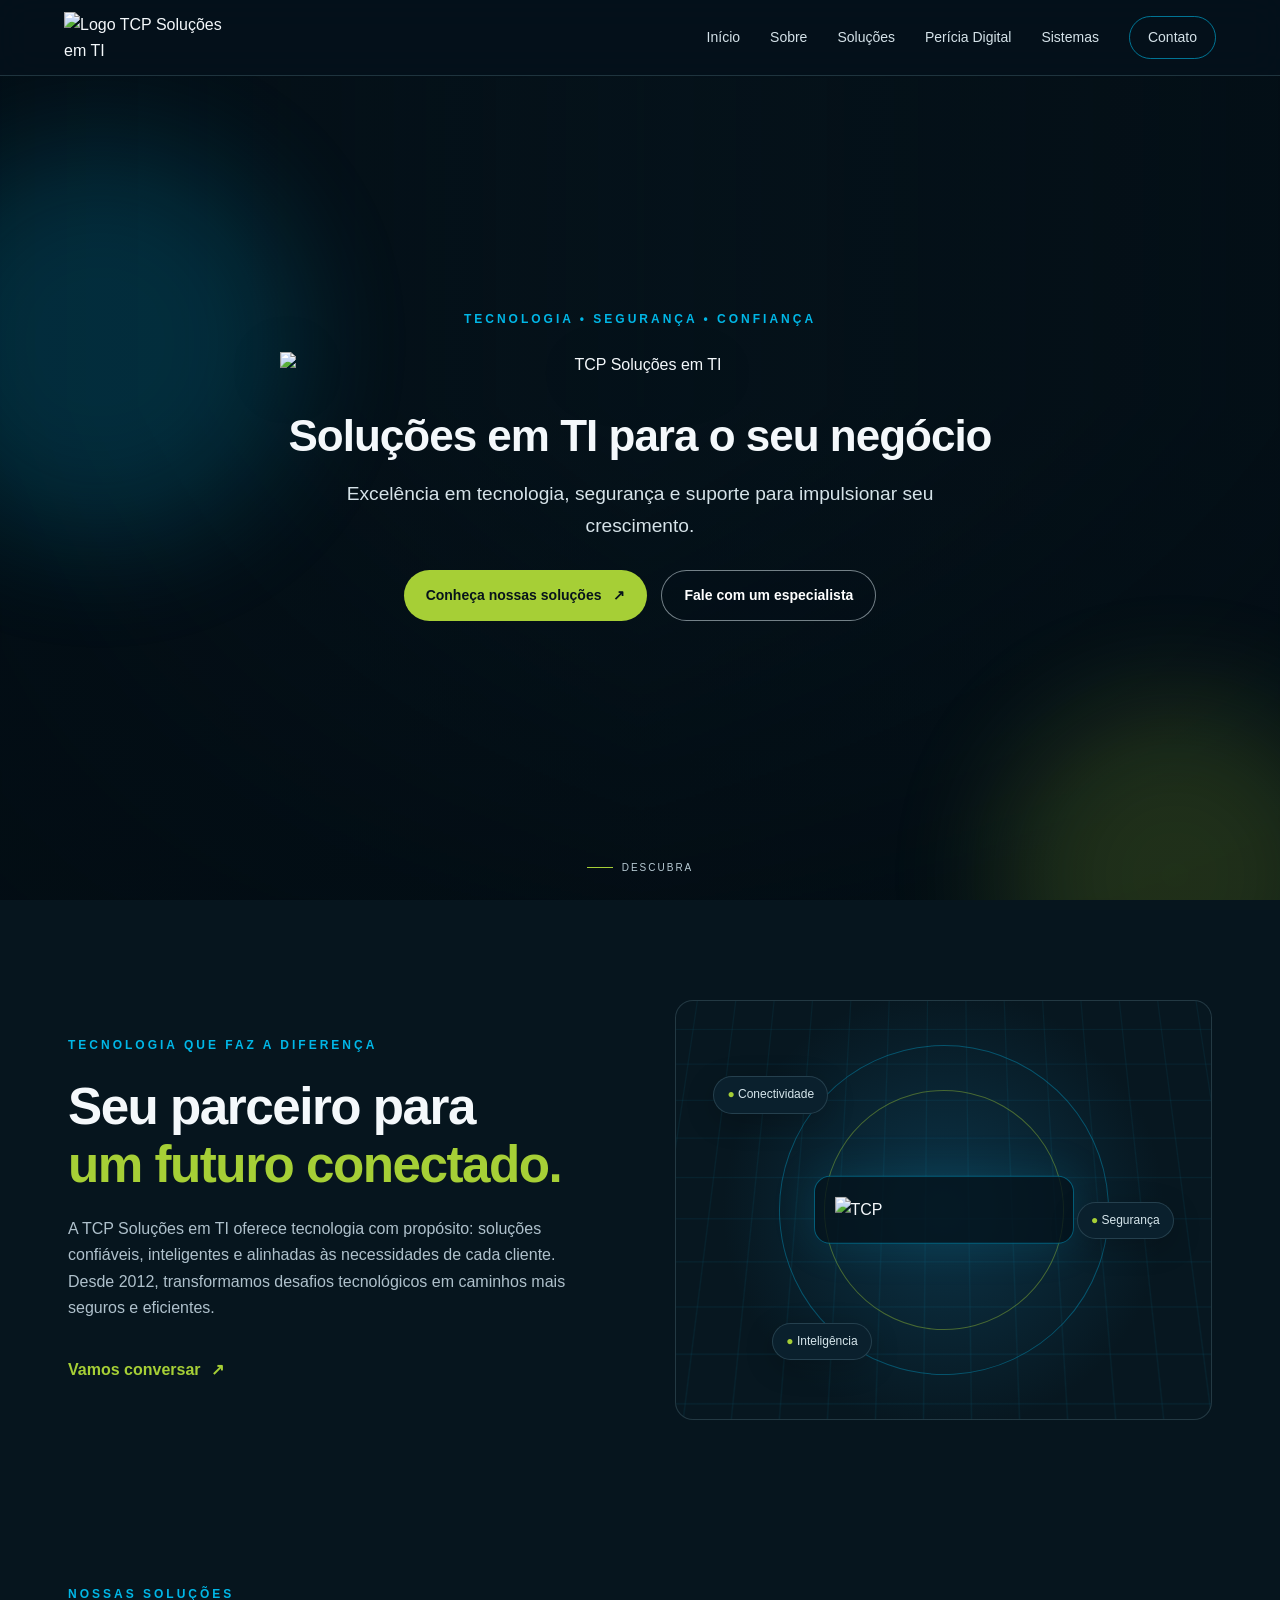
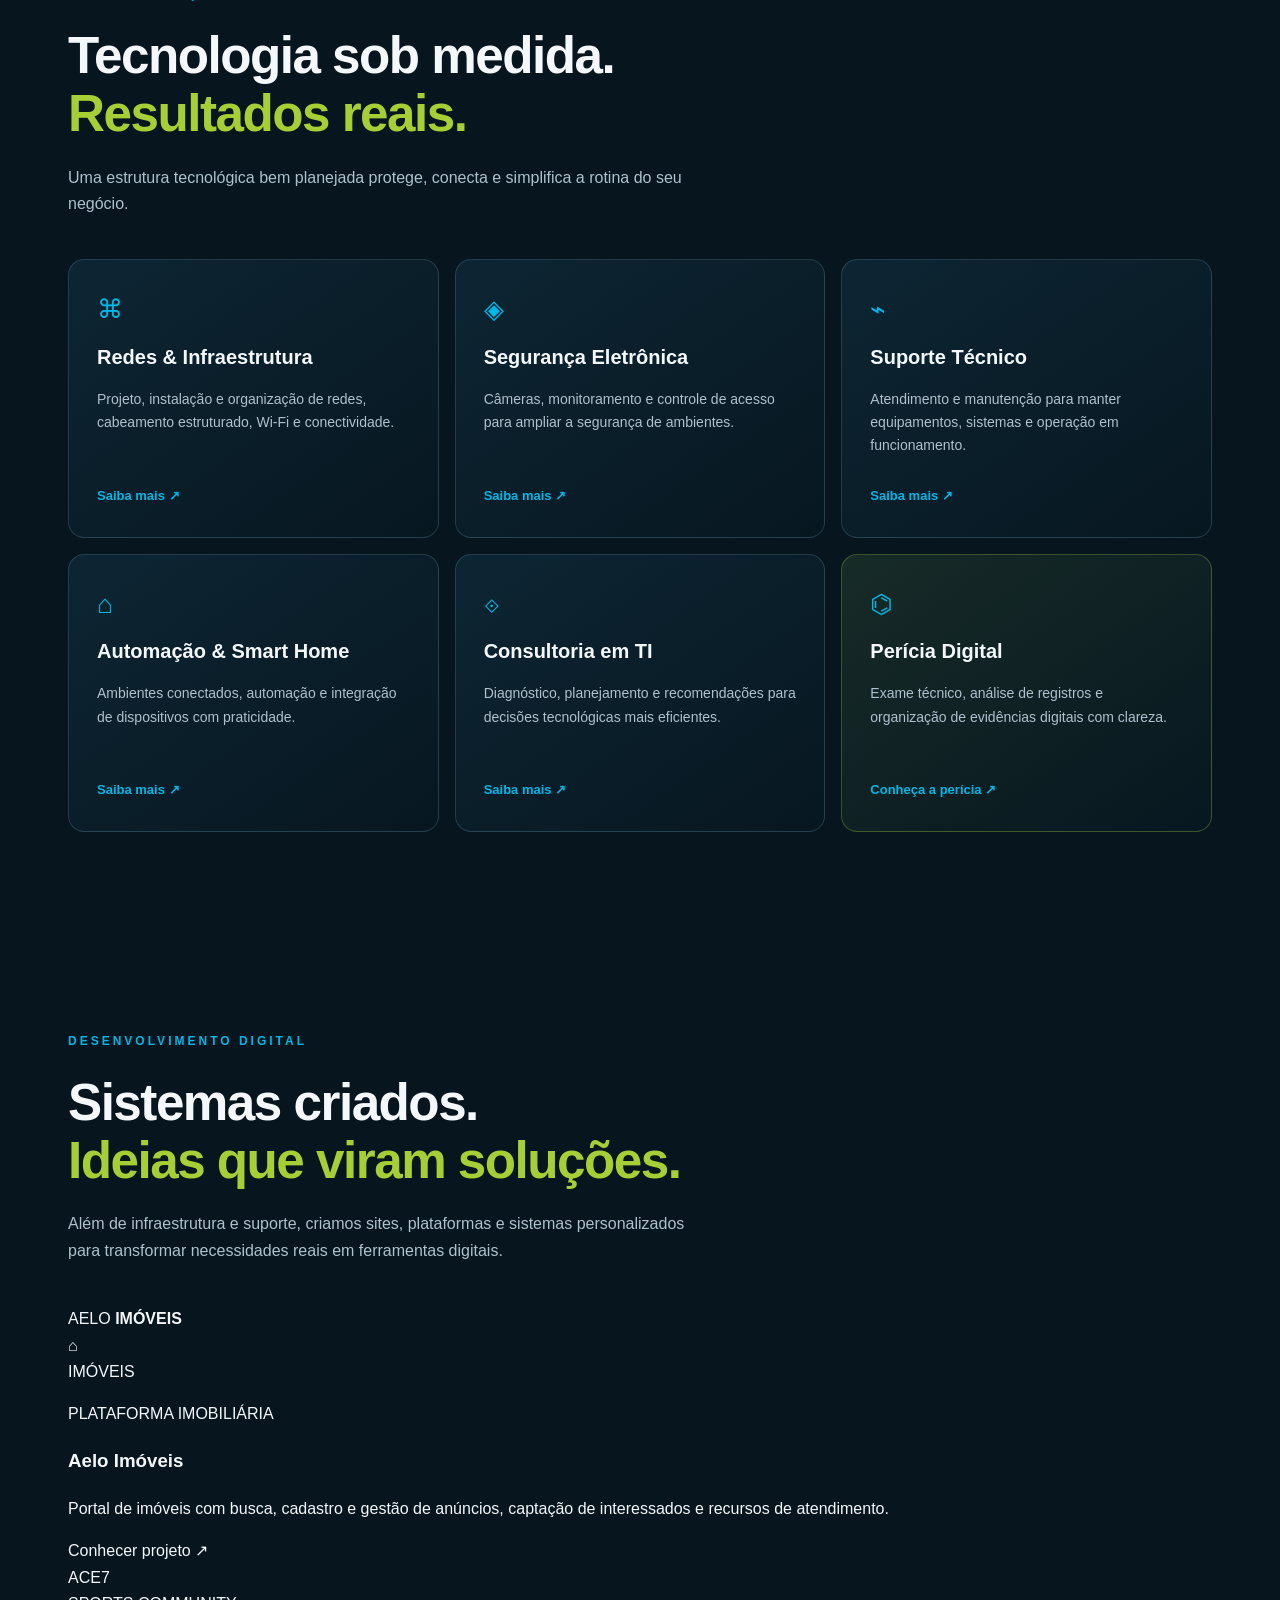
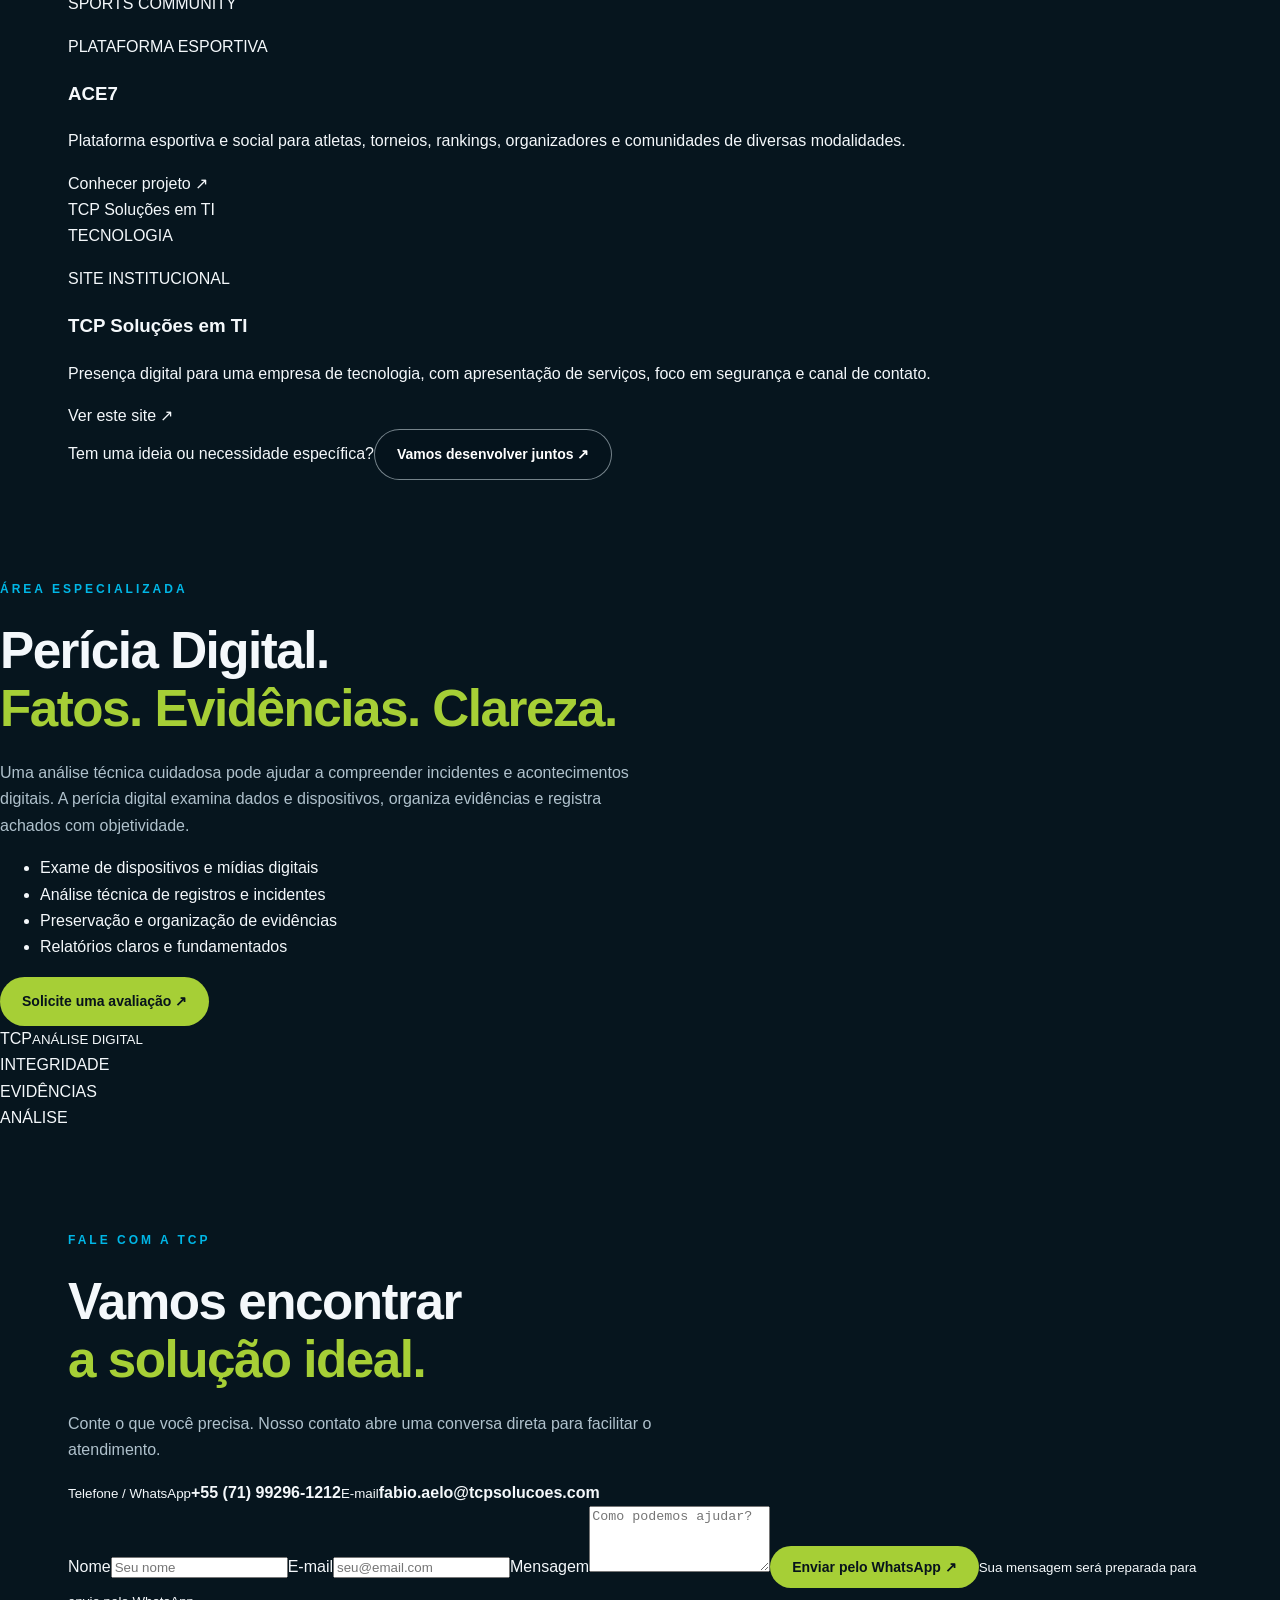
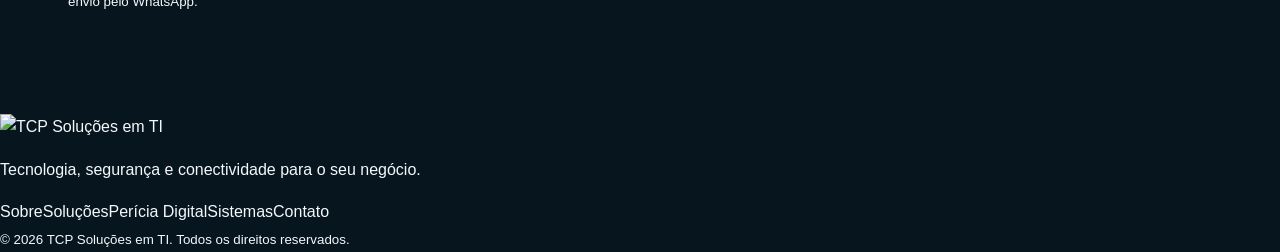
==== commit 641d6a22: "Add custom systems development portfolio section" ====
--- a/index.html
+++ b/index.html
@@ -14,7 +14,7 @@
   <a class="brand" href="#inicio" aria-label="TCP Soluções em TI - Início"><img src="https://assets.zyrosite.com/cdn-cgi/image/format=auto,w=1024,h=436,fit=crop/AoPvOMD7zxIZpx4P/tcp-soluaaes-em-ti-logo-vazada-YX4y3KN9l2t0Lzp2.png" alt="Logo TCP Soluções em TI"></a>
   <button class="menu" aria-label="Abrir menu" aria-expanded="false">☰</button>
   <nav class="nav">
-    <a href="#inicio">Início</a><a href="#sobre">Sobre</a><a href="#solucoes">Soluções</a><a href="#pericia">Perícia Digital</a><a class="contact-link" href="#contato">Contato</a>
+    <a href="#inicio">Início</a><a href="#sobre">Sobre</a><a href="#solucoes">Soluções</a><a href="#pericia">Perícia Digital</a><a href="#portfolio">Sistemas</a><a class="contact-link" href="#contato">Contato</a>
   </nav>
 </header>
 <main>
@@ -50,6 +50,16 @@
     <article class="service-card service-highlight"><div class="service-icon">⌬</div><h3>Perícia Digital</h3><p>Exame técnico, análise de registros e organização de evidências digitais com clareza.</p><a href="#pericia">Conheça a perícia ↗</a></article>
   </div>
 </section>
+
+<section class="portfolio section" id="portfolio">
+  <div class="section-top"><p class="eyebrow">DESENVOLVIMENTO DIGITAL</p><h2>Sistemas criados.<br><span>Ideias que viram soluções.</span></h2><p>Além de infraestrutura e suporte, criamos sites, plataformas e sistemas personalizados para transformar necessidades reais em ferramentas digitais.</p></div>
+  <div class="portfolio-grid">
+    <article class="portfolio-card portfolio-aelo"><div class="portfolio-preview"><div class="preview-window"><div class="preview-bar"><i></i><i></i><i></i></div><div class="preview-brand">AELO <b>IMÓVEIS</b></div><div class="preview-house">⌂</div><div class="preview-lines"><span></span><span></span><span></span></div><div class="preview-pill">IMÓVEIS</div></div></div><div class="portfolio-info"><p class="project-tag">PLATAFORMA IMOBILIÁRIA</p><h3>Aelo Imóveis</h3><p>Portal de imóveis com busca, cadastro e gestão de anúncios, captação de interessados e recursos de atendimento.</p><a href="https://aeloimoveis.com" target="_blank" rel="noopener">Conhecer projeto ↗</a></div></article>
+    <article class="portfolio-card portfolio-ace"><div class="portfolio-preview"><div class="preview-window"><div class="preview-bar"><i></i><i></i><i></i></div><div class="ace-word">ACE<span>7</span></div><div class="ace-courts"><div></div><div></div><div></div></div><div class="preview-pill">SPORTS COMMUNITY</div></div></div><div class="portfolio-info"><p class="project-tag">PLATAFORMA ESPORTIVA</p><h3>ACE7</h3><p>Plataforma esportiva e social para atletas, torneios, rankings, organizadores e comunidades de diversas modalidades.</p><a href="https://ace7.com.br" target="_blank" rel="noopener">Conhecer projeto ↗</a></div></article>
+    <article class="portfolio-card portfolio-tcp"><div class="portfolio-preview"><div class="preview-window"><div class="preview-bar"><i></i><i></i><i></i></div><div class="tcp-word">TCP <span>Soluções em TI</span></div><div class="tcp-network"><b></b><b></b><b></b><b></b><b></b></div><div class="preview-pill">TECNOLOGIA</div></div></div><div class="portfolio-info"><p class="project-tag">SITE INSTITUCIONAL</p><h3>TCP Soluções em TI</h3><p>Presença digital para uma empresa de tecnologia, com apresentação de serviços, foco em segurança e canal de contato.</p><a href="#inicio">Ver este site ↗</a></div></article>
+  </div>
+  <div class="portfolio-cta"><span>Tem uma ideia ou necessidade específica?</span><a class="btn btn-outline" href="#contato">Vamos desenvolver juntos ↗</a></div>
+</section>
 <section class="forensics" id="pericia">
   <div class="forensic-copy"><p class="eyebrow">ÁREA ESPECIALIZADA</p><h2>Perícia Digital.<br><span>Fatos. Evidências. Clareza.</span></h2><p>Uma análise técnica cuidadosa pode ajudar a compreender incidentes e acontecimentos digitais. A perícia digital examina dados e dispositivos, organiza evidências e registra achados com objetividade.</p><ul><li>Exame de dispositivos e mídias digitais</li><li>Análise técnica de registros e incidentes</li><li>Preservação e organização de evidências</li><li>Relatórios claros e fundamentados</li></ul><a class="btn btn-lime" href="#contato">Solicite uma avaliação ↗</a></div>
   <div class="forensic-visual"><div class="radar"></div><div class="radar radar-inner"></div><div class="radar-cross"></div><div class="radar-core"><span>TCP</span><small>ANÁLISE DIGITAL</small></div><div class="radar-chip chip-top">INTEGRIDADE</div><div class="radar-chip chip-right">EVIDÊNCIAS</div><div class="radar-chip chip-bottom">ANÁLISE</div></div>
@@ -57,6 +67,6 @@
 <section class="contact section" id="contato"><div class="contact-copy"><p class="eyebrow">FALE COM A TCP</p><h2>Vamos encontrar<br><span>a solução ideal.</span></h2><p>Conte o que você precisa. Nosso contato abre uma conversa direta para facilitar o atendimento.</p><div class="contact-details"><a href="tel:+5571992961212"><small>Telefone / WhatsApp</small><strong>+55 (71) 99296-1212</strong></a><a href="mailto:fabio.aelo@tcpsolucoes.com"><small>E-mail</small><strong>fabio.aelo@tcpsolucoes.com</strong></a></div></div>
 <form id="contact-form"><label>Nome<input name="name" autocomplete="name" placeholder="Seu nome" required></label><label>E-mail<input name="email" type="email" autocomplete="email" placeholder="seu@email.com" required></label><label>Mensagem<textarea name="message" rows="4" placeholder="Como podemos ajudar?" required></textarea></label><button class="btn btn-lime" type="submit">Enviar pelo WhatsApp ↗</button><small class="form-note">Sua mensagem será preparada para envio pelo WhatsApp.</small></form></section>
 </main>
-<footer class="footer"><a class="footer-brand" href="#inicio"><img src="https://assets.zyrosite.com/cdn-cgi/image/format=auto,w=1024,h=436,fit=crop/AoPvOMD7zxIZpx4P/tcp-soluaaes-em-ti-logo-vazada-YX4y3KN9l2t0Lzp2.png" alt="TCP Soluções em TI"></a><p>Tecnologia, segurança e conectividade para o seu negócio.</p><div class="footer-links"><a href="#sobre">Sobre</a><a href="#solucoes">Soluções</a><a href="#pericia">Perícia Digital</a><a href="#contato">Contato</a></div><small>© <span id="year"></span> TCP Soluções em TI. Todos os direitos reservados.</small></footer>
+<footer class="footer"><a class="footer-brand" href="#inicio"><img src="https://assets.zyrosite.com/cdn-cgi/image/format=auto,w=1024,h=436,fit=crop/AoPvOMD7zxIZpx4P/tcp-soluaaes-em-ti-logo-vazada-YX4y3KN9l2t0Lzp2.png" alt="TCP Soluções em TI"></a><p>Tecnologia, segurança e conectividade para o seu negócio.</p><div class="footer-links"><a href="#sobre">Sobre</a><a href="#solucoes">Soluções</a><a href="#pericia">Perícia Digital</a><a href="#portfolio">Sistemas</a><a href="#contato">Contato</a></div><small>© <span id="year"></span> TCP Soluções em TI. Todos os direitos reservados.</small></footer>
 <script src="script.js"></script>
 </body></html>
--- a/styles.css
+++ b/styles.css
@@ -1,4 +1,24 @@
-:root{--bg:#06151f;--text:#eef6f9;--muted:#9ab0bd;--cyan:#00b9e8;--lime:#a6cf36;--line:rgba(162,205,221,.17);--panel:#0b202d}
-*{box-sizing:border-box}html{scroll-behavior:smooth}body{margin:0;background:var(--bg);color:var(--text);font-family:Arial,Helvetica,sans-serif;line-height:1.65;overflow-x:hidden}a{color:inherit;text-decoration:none}.header{height:80px;padding:0 5vw;display:flex;align-items:center;justify-content:space-between;border-bottom:1px solid var(--line);position:sticky;top:0;z-index:9;background:rgba(5,20,30,.92);backdrop-filter:blur(15px)}.brand{display:flex;align-items:center;gap:12px}.mark{width:38px;height:38px;display:inline-flex;align-items:center;justify-content:center;color:var(--cyan);font-size:22px;position:relative}.mark i{position:absolute;color:var(--lime);font-size:18px;right:0;bottom:0}.brand b{font-size:22px;letter-spacing:3px;display:block}.brand small{display:block;color:var(--lime);font-size:12px;line-height:1}.nav{display:flex;align-items:center;gap:28px;color:#c4d4dd;font-size:14px}.nav a:hover{color:white}.contact-link{border:1px solid #087da0;border-radius:30px;padding:9px 17px;color:#fff}.menu{display:none;background:transparent;border:1px solid var(--line);border-radius:8px;color:white;font-size:22px;padding:6px 10px}.hero{max-width:1200px;margin:auto;padding:85px 28px 70px;min-height:650px;display:grid;grid-template-columns:1fr 1fr;align-items:center;gap:45px}.eyebrow{color:var(--cyan);font-size:12px;font-weight:bold;letter-spacing:2px}.hero h1{font-size:clamp(42px,5vw,66px);line-height:1.12;letter-spacing:-2px;margin:22px 0}.hero h1 em,h2 em{font-style:normal;color:var(--lime)}.lead{color:var(--muted);font-size:18px;max-width:500px}.actions{display:flex;gap:12px;flex-wrap:wrap;margin-top:28px}.btn{border:0;border-radius:30px;padding:13px 20px;display:inline-flex;justify-content:center;align-items:center;gap:15px;font-weight:bold;font-size:14px;cursor:pointer}.primary{background:linear-gradient(100deg,var(--cyan),#149bca);color:#06151f}.secondary{border:1px solid var(--line);background:transparent;color:#fff}.btn:hover{filter:brightness(1.08);transform:translateY(-1px)}.proof{display:flex;gap:32px;border-top:1px solid var(--line);padding-top:20px;margin-top:50px}.proof div{display:grid}.proof strong{font-size:14px}.proof small{color:var(--muted);font-size:12px}.hero-art{position:relative;min-height:450px;display:grid;place-items:center}.orbit{border:1px solid rgba(0,185,232,.28);border-radius:50%;position:absolute;transform:rotate(-20deg)}.orbit1{width:370px;height:370px}.orbit2{width:270px;height:270px;border-color:rgba(166,207,54,.3);transform:rotate(25deg)}.core{width:165px;height:165px;border-radius:50%;background:radial-gradient(circle at 30% 20%,#164358,#071822 70%);border:1px solid rgba(0,185,232,.65);box-shadow:0 0 65px rgba(0,185,232,.14),inset 0 0 30px rgba(0,185,232,.1);display:grid;align-content:center;justify-items:center;z-index:2}.core strong{font-size:42px;letter-spacing:3px}.core small{font-size:8px;color:var(--cyan);letter-spacing:2px}.node{position:absolute;background:#0b202d;border:1px solid var(--line);border-radius:10px;padding:12px 15px;color:var(--cyan);box-shadow:0 10px 25px #020a10;font-size:20px}.node small{color:#d1e2eb;font-size:10px;letter-spacing:1px;margin-left:8px}.n1{top:35px;left:7%}.n2{top:100px;right:0}.n3{bottom:75px;left:3%}.n4{bottom:35px;right:8%}.section{max-width:1200px;margin:auto;padding:100px 28px}.section-head{max-width:700px;margin-bottom:42px}.section h2,.about h2,.forensic h2,.contact h2{font-size:clamp(34px,4vw,50px);line-height:1.15;letter-spacing:-1px;margin:16px 0}.section-head>p:last-child,.about>div:last-child>p,.forensic-copy>p:not(.eyebrow),.contact>div>p:not(.eyebrow){color:var(--muted);max-width:660px}.cards{display:grid;grid-template-columns:repeat(3,1fr);gap:15px}.cards article{background:linear-gradient(145deg,#0c2230,#07141e);border:1px solid var(--line);border-radius:14px;padding:25px;transition:.2s}.cards article:hover{transform:translateY(-3px);border-color:rgba(0,185,232,.5)}.cards h3{font-size:20px;margin:12px 0}.cards p{font-size:14px;color:var(--muted);min-height:72px}.cards a{color:var(--cyan);font-size:13px;font-weight:bold}.ico{color:var(--cyan);font-size:26px}.featured{border-color:rgba(166,207,54,.35)!important;background:linear-gradient(145deg,#1a2d27,#07141e)!important}.featured .ico,.featured a{color:var(--lime)}.about{display:grid;grid-template-columns:1fr 1fr;align-items:center;gap:70px}.about-art{min-height:410px;border:1px solid var(--line);border-radius:16px;position:relative;overflow:hidden;background:radial-gradient(circle,#123448,#07141f)}.about-grid{position:absolute;inset:0;background-image:linear-gradient(rgba(0,185,232,.07) 1px,transparent 1px),linear-gradient(90deg,rgba(0,185,232,.07) 1px,transparent 1px);background-size:35px 35px}.seal{position:absolute;top:50%;left:50%;transform:translate(-50%,-50%);width:180px;height:180px;border-radius:50%;background:#061722;border:1px solid rgba(0,185,232,.55);display:grid;align-content:center;justify-items:center;box-shadow:0 0 45px rgba(0,185,232,.14)}.seal .mark{height:28px}.seal b{font-size:34px;letter-spacing:3px}.seal small{color:var(--lime);font-size:12px}.tag{position:absolute;border:1px solid var(--line);border-radius:30px;padding:9px 14px;background:#0b202d;color:#d5e6ef;font-size:12px}.tagA{top:18%;left:8%}.tagB{top:48%;right:8%}.tagC{bottom:15%;left:18%}.values{margin-top:26px}.values p{border-top:1px solid var(--line);padding:12px 0;margin:0;font-size:14px;font-weight:bold}.values b{color:var(--cyan);margin-right:15px}.forensics{padding:80px 5vw;background:linear-gradient(110deg,#0a1d29,#06151f);border-block:1px solid var(--line);display:grid;grid-template-columns:1fr 1fr;gap:60px;align-items:center}.forensic-copy{max-width:550px;margin-left:auto}.forensic-copy ul{color:#c3d4df;font-size:14px;line-height:2;padding-left:20px}.forensic-copy .btn{margin-top:15px}.forensic-art{position:relative;min-height:360px;display:grid;place-items:center;overflow:hidden}.ring{position:absolute;width:330px;height:330px;border:1px solid rgba(0,185,232,.4);border-radius:50%;box-shadow:0 0 35px rgba(0,185,232,.06)}.ring.inner{width:230px;height:230px;border-color:rgba(166,207,54,.35);border-style:dashed}.forensic-core{width:130px;height:130px;border-radius:50%;background:#0b2534;border:1px solid rgba(0,185,232,.55);box-shadow:0 0 40px rgba(0,185,232,.15);display:grid;place-content:center;text-align:center;font-size:12px;letter-spacing:2px;z-index:1}.forensic-core b{color:var(--lime)}.scan{position:absolute;background:#0b202d;border:1px solid var(--line);border-radius:8px;padding:8px 12px;font-size:10px;color:var(--cyan);letter-spacing:1px}.scan1{top:25%;left:8%}.scan2{right:5%;top:45%}.scan3{bottom:20%;left:12%}.contact{display:grid;grid-template-columns:1fr 1fr;gap:65px;align-items:start}.details{display:grid;gap:18px;margin-top:30px}.details a{display:grid;border-top:1px solid var(--line);padding-top:12px}.details small{color:var(--muted);font-size:12px}.details strong{font-size:16px}.contact form{border:1px solid var(--line);border-radius:16px;background:#0b202d;padding:28px;display:grid;gap:16px}.contact label{display:grid;gap:7px;font-size:13px;font-weight:bold}.contact input,.contact textarea{width:100%;padding:12px;background:#06151f;border:1px solid rgba(162,205,221,.25);border-radius:8px;color:white;font:14px Arial;resize:vertical}.contact input:focus,.contact textarea:focus{outline:1px solid var(--cyan);border-color:var(--cyan)}.contact form button{width:100%}.note{font-size:11px;color:var(--muted)}.footer{border-top:1px solid var(--line);padding:38px 5vw;display:flex;gap:20px;justify-content:space-between;align-items:center;flex-wrap:wrap}.footer p{font-size:12px;color:var(--muted)}.footer-nav{display:flex;gap:18px;font-size:12px;color:#c4d5de}.footer>small{width:100%;border-top:1px solid var(--line);padding-top:15px;color:var(--muted);font-size:11px}
-@media(max-width:900px){.hero{grid-template-columns:1fr;padding-top:65px}.hero-art{min-height:400px}.cards{grid-template-columns:repeat(2,1fr)}.about,.forensics,.contact{gap:35px}}
-@media(max-width:650px){.header{height:70px}.menu{display:block}.nav{display:none;position:absolute;top:70px;left:0;right:0;background:#071722;border-bottom:1px solid var(--line);padding:18px 24px;flex-direction:column;align-items:stretch;gap:16px}.nav.open{display:flex}.hero{padding:50px 22px 40px;grid-template-columns:1fr}.hero h1{font-size:43px}.lead{font-size:16px}.proof{gap:20px;margin-top:35px}.hero-art{min-height:340px;transform:scale(.9)}.orbit1{width:290px;height:290px}.orbit2{width:210px;height:210px}.core{width:140px;height:140px}.n1{left:0;top:25px}.n2{right:0;top:65px}.n3{left:0;bottom:55px}.n4{right:0;bottom:20px}.section{padding:70px 22px}.cards{grid-template-columns:1fr}.cards p{min-height:0}.about{grid-template-columns:1fr}.about-art{min-height:320px;order:2}.forensics{grid-template-columns:1fr;padding:65px 22px}.forensic-copy{margin:0}.forensic-art{min-height:320px}.ring{width:285px;height:285px}.ring.inner{width:200px;height:200px}.contact{grid-template-columns:1fr}.contact form{padding:22px}.footer{align-items:flex-start;flex-direction:column}.footer-nav{flex-wrap:wrap}}+:root{--cyan:#00b7e7;--lime:#a6cf36;--ink:#06151e;--ink2:#0a202d;--white:#f4f8fb;--muted:#afc1cc;--line:rgba(160,207,228,.18)}
+*{box-sizing:border-box}
+html{scroll-behavior:smooth;scroll-padding-top:90px}
+body{margin:0;background:var(--ink);color:var(--white);font-family:Inter,Arial,Helvetica,sans-serif;line-height:1.65;overflow-x:hidden}
+a{color:inherit;text-decoration:none}
+.header{height:76px;padding:0 5vw;display:flex;align-items:center;justify-content:space-between;border-bottom:1px solid var(--line);position:sticky;top:0;z-index:20;background:rgba(4,17,26,.82);backdrop-filter:blur(18px)}
+.brand{display:flex;align-items:center;width:170px;height:52px}.brand img{width:100%;height:100%;object-fit:contain;object-position:left center}
+.nav{display:flex;align-items:center;gap:30px;color:#d5e2e9;font-size:14px}.nav a:hover{color:var(--lime)}.contact-link{border:1px solid rgba(0,183,231,.6);border-radius:30px;padding:9px 18px}.menu{display:none;background:transparent;border:1px solid var(--line);border-radius:8px;color:white;font-size:22px;padding:6px 11px}
+.hero{position:relative;min-height:calc(100vh - 76px);display:grid;place-items:center;text-align:center;overflow:hidden;background:#071720}
+.video-background{position:absolute;inset:0;z-index:0;overflow:hidden}.video-background video{width:100%;height:100%;object-fit:cover;opacity:.55;filter:saturate(.9) contrast(1.1)}
+.video-shade{position:absolute;inset:0;z-index:1;background:linear-gradient(90deg,rgba(3,13,20,.87),rgba(3,13,20,.48),rgba(3,13,20,.78)),linear-gradient(0deg,rgba(2,12,18,.72),transparent 60%);backdrop-filter:blur(1px)}
+.network-glow{position:absolute;z-index:2;pointer-events:none;border-radius:50%;filter:blur(60px);opacity:.18;animation:glowDrift 14s ease-in-out infinite alternate}.glow-a{width:400px;height:400px;background:var(--cyan);top:8%;left:-100px}.glow-b{width:350px;height:350px;background:var(--lime);bottom:-150px;right:-70px;animation-delay:-4s}
+.hero-content{position:relative;z-index:3;max-width:1000px;padding:65px 24px 110px;display:flex;align-items:center;flex-direction:column}.eyebrow{font-size:12px;letter-spacing:3px;font-weight:700;color:var(--cyan);margin:0 0 22px}.hero-logo{width:min(720px,84vw);height:auto;max-height:270px;object-fit:contain;filter:drop-shadow(0 10px 26px rgba(0,0,0,.25));margin-bottom:22px}.hero h1{font-size:clamp(28px,4vw,44px);line-height:1.18;margin:10px 0 16px;font-weight:700;letter-spacing:-1px}.hero-lead{font-size:clamp(15px,1.5vw,20px);color:#d6e3e9;max-width:650px;margin:0 auto 28px}.hero-actions{display:flex;gap:14px;flex-wrap:wrap;justify-content:center}.btn{border:0;border-radius:30px;padding:13px 22px;display:inline-flex;align-items:center;justify-content:center;gap:12px;font-weight:700;font-size:14px;cursor:pointer;transition:.2s transform,.2s filter}.btn:hover{transform:translateY(-2px);filter:brightness(1.1)}.btn-lime{background:var(--lime);color:#07131b}.btn-outline{background:rgba(4,17,26,.28);border:1px solid rgba(230,244,250,.5);color:white}.scroll-cue{position:absolute;bottom:24px;z-index:3;font-size:10px;letter-spacing:2px;color:#b8cbd4;display:flex;align-items:center;gap:9px}.scroll-cue span{width:26px;height:1px;background:var(--lime)}
+.section{max-width:1200px;margin:auto;padding:100px 28px}
+.intro{display:grid;grid-template-columns:1fr 1fr;gap:70px;align-items:center}.intro h2,.section h2,.forensics h2,.contact h2{font-size:clamp(34px,4vw,54px);line-height:1.13;letter-spacing:-1.5px;margin:14px 0 22px}.intro h2 span,.section h2 span,.forensics h2 span,.contact h2 span{color:var(--lime)}.intro-copy>p:not(.eyebrow),.section-top>p:not(.eyebrow),.forensic-copy>p:not(.eyebrow),.contact-copy>p:not(.eyebrow){color:var(--muted);max-width:650px}.text-link{display:inline-flex;gap:10px;margin-top:20px;color:var(--lime);font-weight:bold}.intro-visual{min-height:420px;border:1px solid var(--line);border-radius:18px;position:relative;overflow:hidden;background:radial-gradient(circle at center,#0c3448,#071720 65%)}.visual-grid{position:absolute;inset:0;background-image:linear-gradient(rgba(0,183,231,.07) 1px,transparent 1px),linear-gradient(90deg,rgba(0,183,231,.07) 1px,transparent 1px);background-size:36px 36px;transform:perspective(500px) rotateX(15deg) scale(1.2);animation:gridMove 12s linear infinite}.orbit{position:absolute;left:50%;top:50%;border:1px solid rgba(0,183,231,.35);border-radius:50%;transform:translate(-50%,-50%) rotate(-25deg);animation:orbitSpin 30s linear infinite}.orbit-one{width:330px;height:330px}.orbit-two{width:240px;height:240px;border-color:rgba(166,207,54,.4);transform:translate(-50%,-50%) rotate(30deg);animation-duration:22s;animation-direction:reverse}.visual-center{position:absolute;left:50%;top:50%;transform:translate(-50%,-50%);width:min(62%,260px);padding:20px;background:rgba(4,18,28,.78);border:1px solid rgba(0,183,231,.45);border-radius:16px;box-shadow:0 0 45px rgba(0,183,231,.13)}.visual-center img{width:100%;height:auto}.floating-label{position:absolute;border:1px solid var(--line);border-radius:30px;background:#0a202d;padding:8px 13px;font-size:12px;color:#d6e6ec;box-shadow:0 8px 30px rgba(0,0,0,.2)}.floating-label:first-letter{color:var(--lime)}.label-one{top:18%;left:7%}.label-two{right:7%;top:48%}.label-three{bottom:14%;left:18%}
+.services{padding-top:65px}.section-top{max-width:720px;margin-bottom:42px}.service-grid{display:grid;grid-template-columns:repeat(3,1fr);gap:16px}.service-card{padding:28px;background:linear-gradient(145deg,#0d2533,#071720);border:1px solid var(--line);border-radius:16px;transition:.25s}.service-card:hover{transform:translateY(-4px);border-color:rgba(0,183,231,.5)}.service-icon{font-size:26px;color:var(--cyan);margin-bottom:10px}.service-card h3{font-size:20px;margin:8px 0}.service-card p{color:var(--muted);font-size:14px;min-height:80px}.service-card a{color:var(--cyan);font-size:13px;font-weight:bold}.service-highlight{border-color:rgba(166,207,54,.3);background:linear-gradient(145deg,#172b27,#071720)}.service-highlight .service-icon,.service-highlight a{color:var(--lime}
+}
+.forensics{padding:85px 6vw;display:grid;grid-template-columns:1fr 1fr;gap:65px;align-items:center;background:linear-gradient(110deg,#0b202c,#06151e);border-block:1px solid var(--line)}.forensic-copy{max-width:590px;margin-left:auto}.forensic-copy ul{color:#c4d4dd;font-size:14px;line-height:2;padding-left:20px}.forensic-copy .btn{margin-top:16px}.forensic-visual{position:relative;min-height:390px;display:grid;place-items:center;overflow:hidden}.radar{width:330px;height:330px;border-radius:50%;border:1px solid rgba(0,183,231,.4);position:absolute;animation:orbitSpin 36s linear infinite}.radar-inner{width:235px;height:235px;border-color:rgba(166,207,54,.35);border-style:dashed;animation-duration:28s;animation-direction:reverse}.radar-cross{position:absolute;width:340px;height:340px;background:linear-gradient(90deg,transparent 49.8%,rgba(0,183,231,.12) 50%,transparent 50.2%),linear-gradient(transparent 49.8%,rgba(0,183,231,.12) 50%,transparent 50.2%)}.radar-core{z-index:1;width:135px;height:135px;border-radius:50%;background:radial-gradient(circle,#174258,#06151e);border:1px solid rgba(0,183,231,.6);display:flex;flex-direction:column;justify-content:center;align-items:center;box-shadow:0 0 40px rgba(0,183,231,.15)}.radar-core span{font-size:26px;letter-spacing:3px;font-weight:bold}.radar-core small{font-size:8px;color:var(--lime);letter-spacing:1px}.radar-chip{position:absolute;background:#0a202d;border:1px solid var(--line);border-radius:8px;padding:8px 12px;font-size:10px;letter-spacing:1px;color:var(--cyan)}.chip-top{top:22%;left:8%}.chip-right{top:48%;right:5%}.chip-bottom{bottom:18%;left:12%}
+.contact{display:grid;grid-template-columns:1fr 1fr;gap:65px;align-items:start}.contact-details{display:grid;gap:18px;margin-top:28px}.contact-details a{display:grid;border-top:1px solid var(--line);padding-top:12px}.contact-details small{font-size:12px;color:var(--muted)}.contact-details strong{font-size:16px}.contact form{border:1px solid var(--line);border-radius:16px;background:#0a202d;padding:28px;display:grid;gap:16px}.contact label{display:grid;gap:7px;font-size:13px;font-weight:700}.contact input,.contact textarea{width:100%;padding:12px;background:#06151e;border:1px solid rgba(160,207,228,.25);border-radius:8px;color:white;font:14px Arial;resize:vertical}.contact input:focus,.contact textarea:focus{outline:1px solid var(--cyan);border-color:var(--cyan)}.contact form button{width:100%}.form-note{font-size:11px;color:var(--muted)}
+.footer{border-top:1px solid var(--line);padding:38px 5vw;display:flex;gap:20px;justify-content:space-between;align-items:center;flex-wrap:wrap;background:#04121a}.footer-brand{width:160px}.footer-brand img{width:100%;height:auto}.footer p{font-size:12px;color:var(--muted)}.footer-links{display:flex;gap:20px;font-size:12px;color:#c4d5de}.footer-links a:hover{color:var(--lime)}.footer>small{width:100%;border-top:1px solid var(--line);padding-top:15px;color:var(--muted);font-size:11px}
+@keyframes glowDrift{from{transform:translate3d(-20px,-20px,0) scale(.95)}to{transform:translate3d(80px,70px,0) scale(1.2)}}@keyframes gridMove{from{background-position:0 0}to{background-position:36px 36px}}@keyframes orbitSpin{from{transform:translate(-50%,-50%) rotate(0deg)}to{transform:translate(-50%,-50%) rotate(360deg)}}
+@media(max-width:900px){.intro,.forensics,.contact{gap:35px}.service-grid{grid-template-columns:repeat(2,1fr)}.intro-visual{min-height:350px}}
+@media(max-width:650px){.header{height:68px}.brand{width:140px;height:44px}.menu{display:block}.nav{display:none;position:absolute;top:68px;left:0;right:0;background:#071720;border-bottom:1px solid var(--line);padding:18px 24px;flex-direction:column;align-items:stretch;gap:16px}.nav.open{display:flex}.hero{min-height:calc(100vh - 68px)}.hero-content{padding:48px 18px 95px}.hero-logo{width:92vw;max-height:180px}.hero h1{font-size:30px}.hero-lead{font-size:16px}.hero-actions{gap:10px}.btn{width:100%;max-width:360px}.section{padding:72px 22px}.intro{grid-template-columns:1fr}.intro-visual{min-height:310px;order:2}.orbit-one{width:260px;height:260px}.orbit-two{width:190px;height:190px}.visual-center{width:min(72%,240px)}.service-grid{grid-template-columns:1fr}.service-card p{min-height:0}.forensics{grid-template-columns:1fr;padding:70px 22px}.forensic-copy{margin:0}.forensic-visual{min-height:320px}.radar{width:285px;height:285px}.radar-inner{width:200px;height:200px}.contact{grid-template-columns:1fr}.contact form{padding:22px}.footer{align-items:flex-start;flex-direction:column}.footer-links{flex-wrap:wrap}}
+@media(prefers-reduced-motion:reduce){*,*::before,*::after{animation-duration:.01ms!important;animation-iteration-count:1!important;scroll-behavior:auto!important}.video-background video{display:none}}
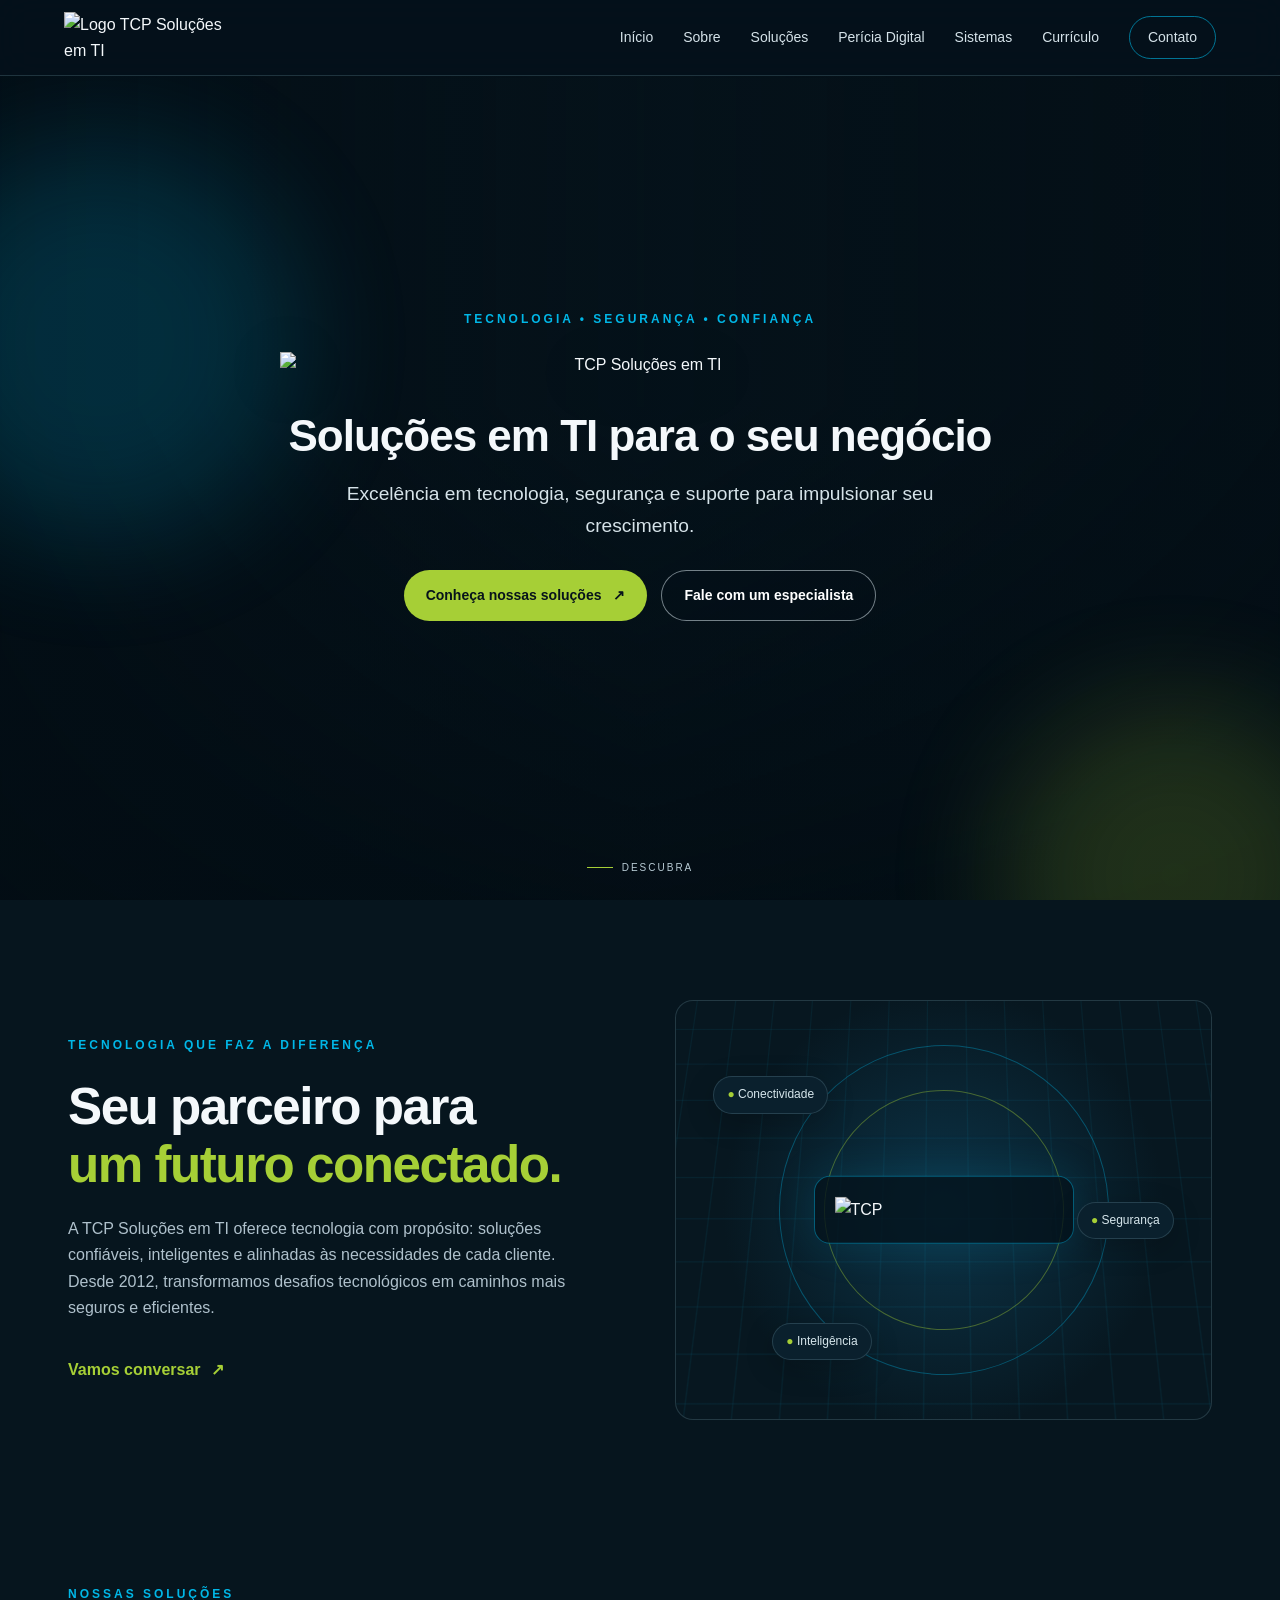
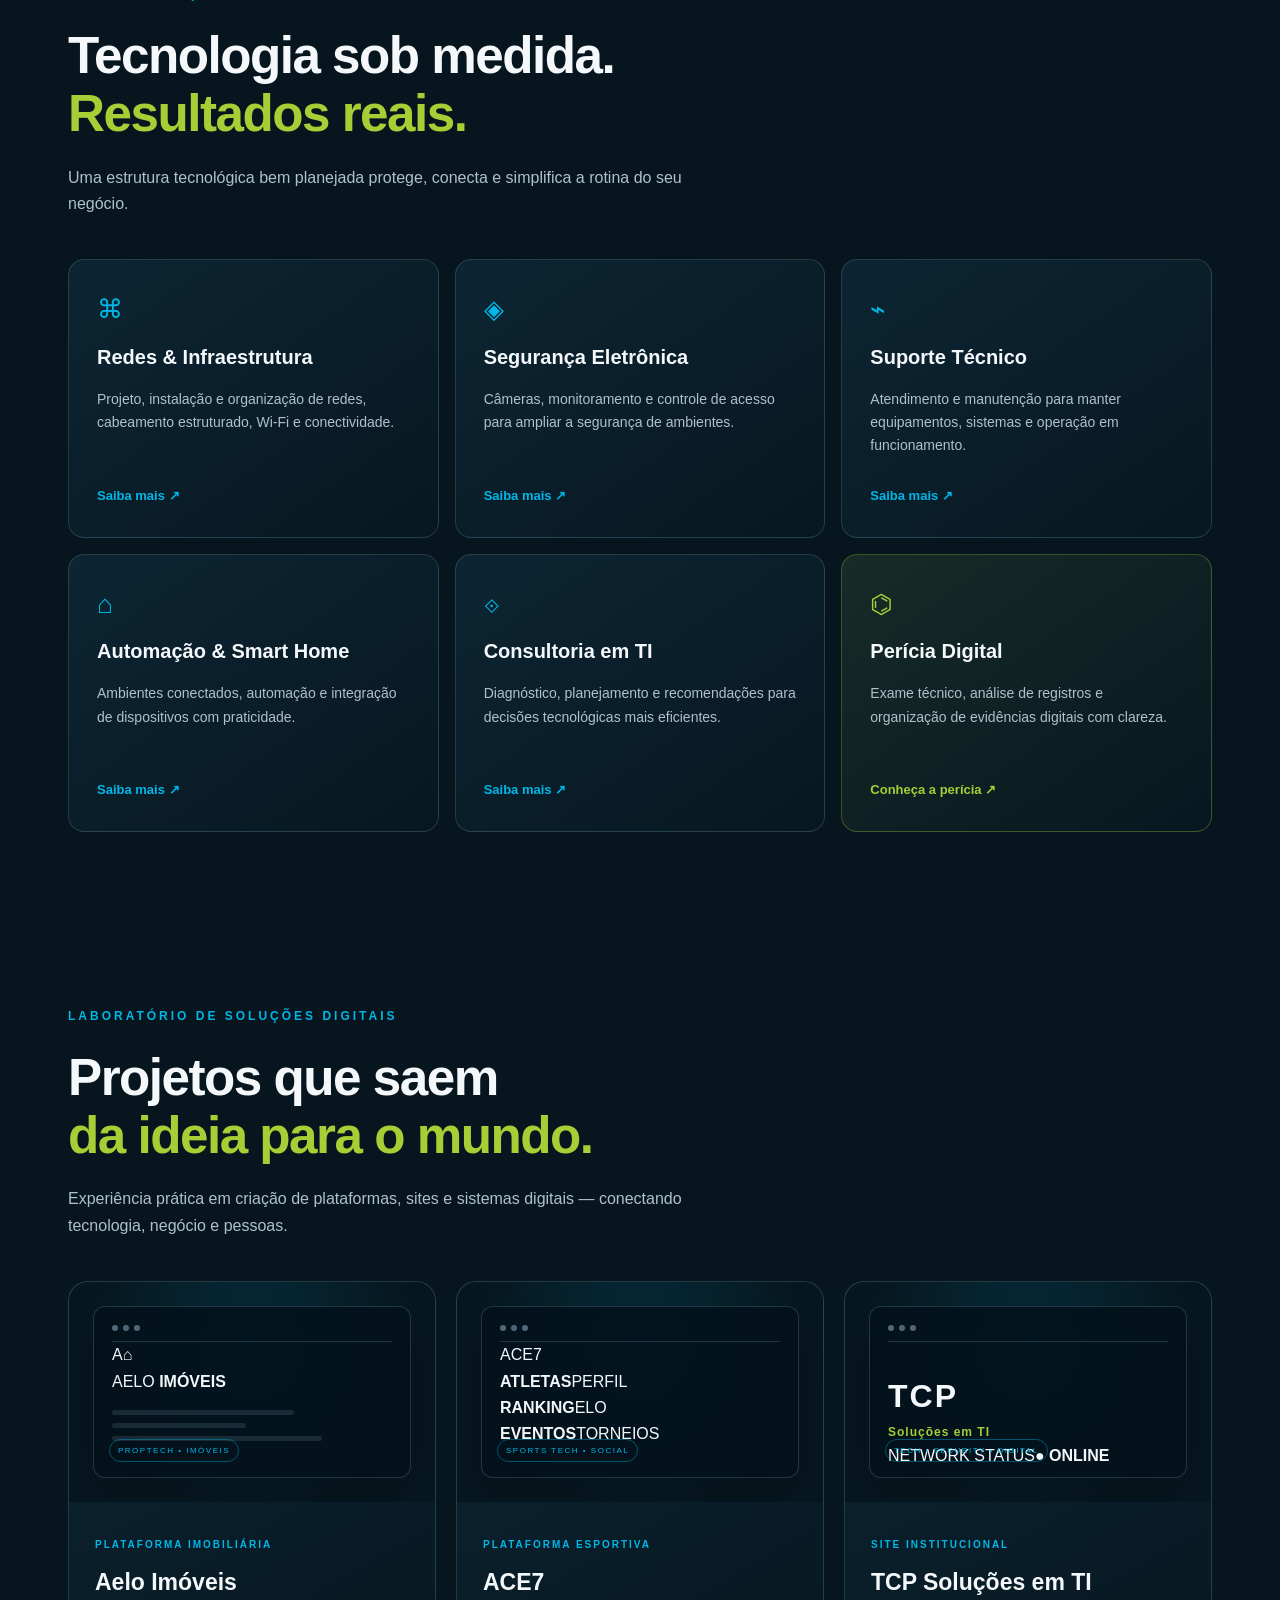
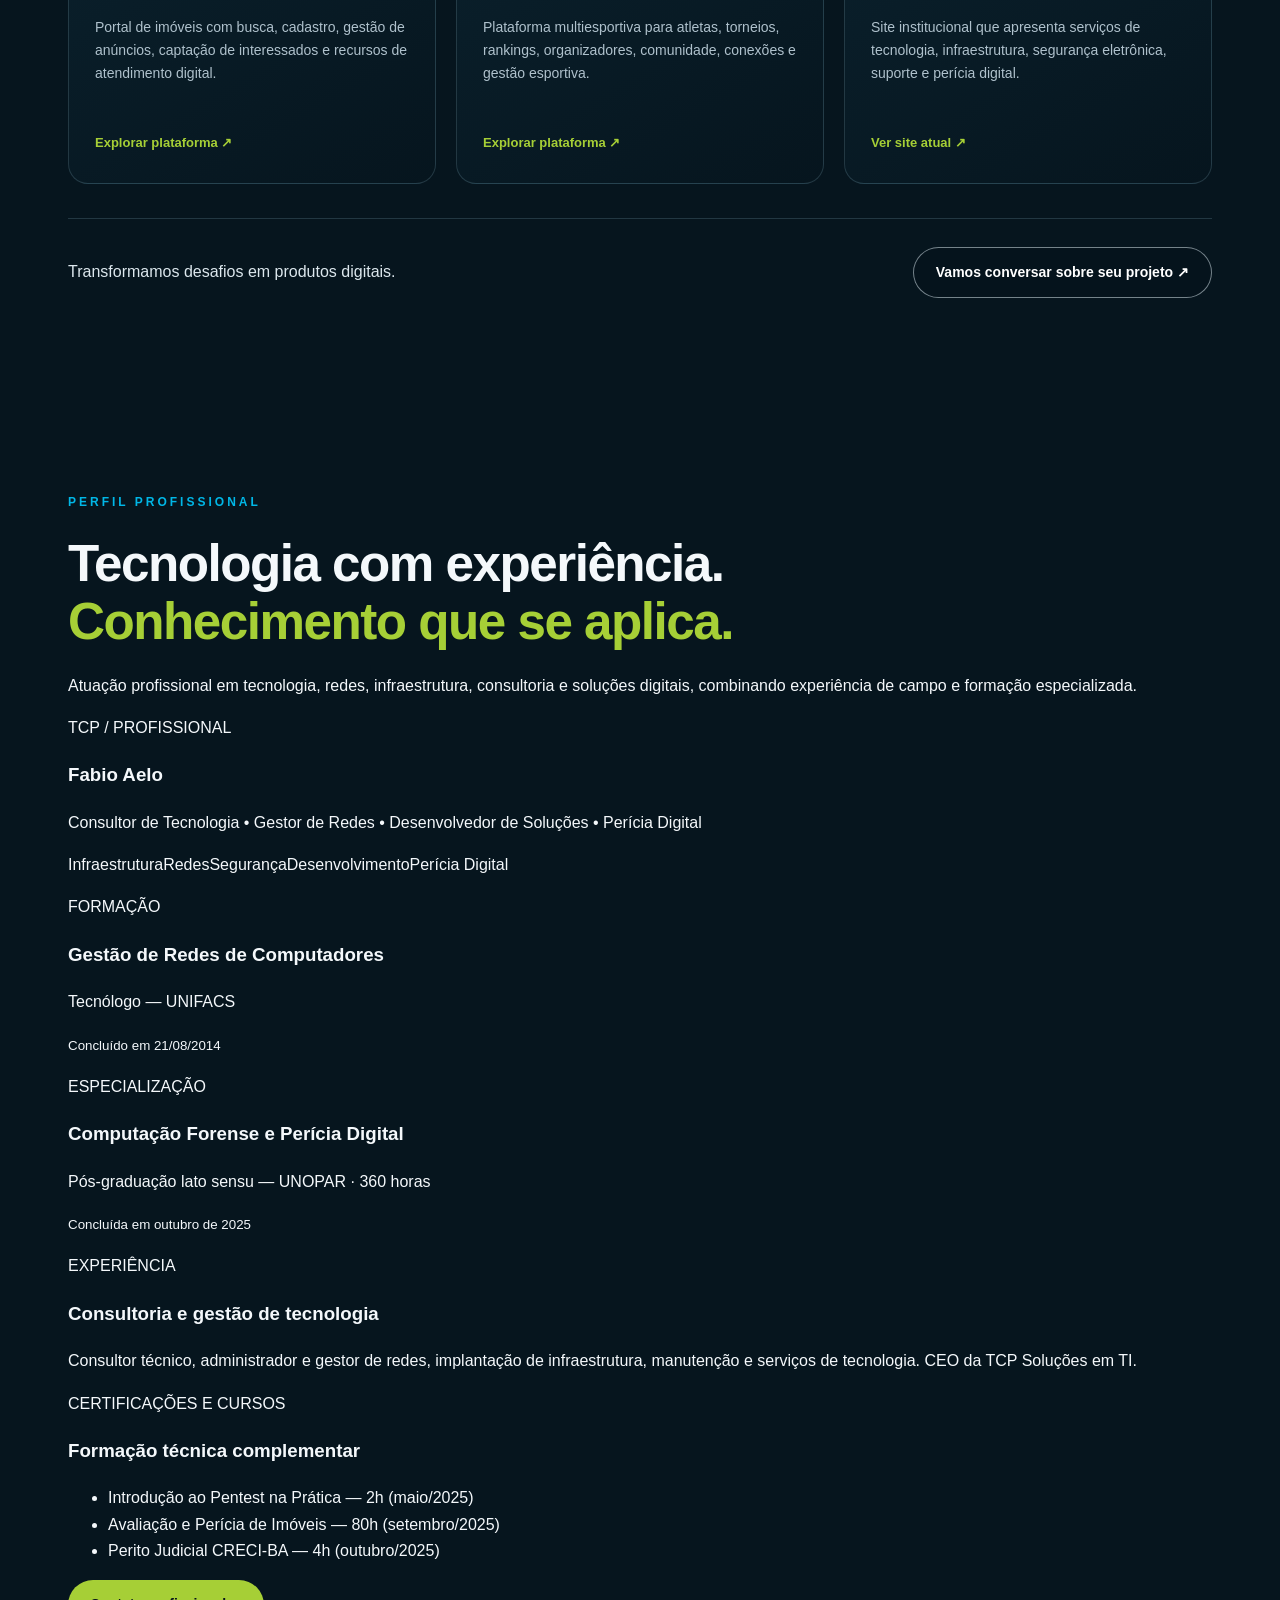
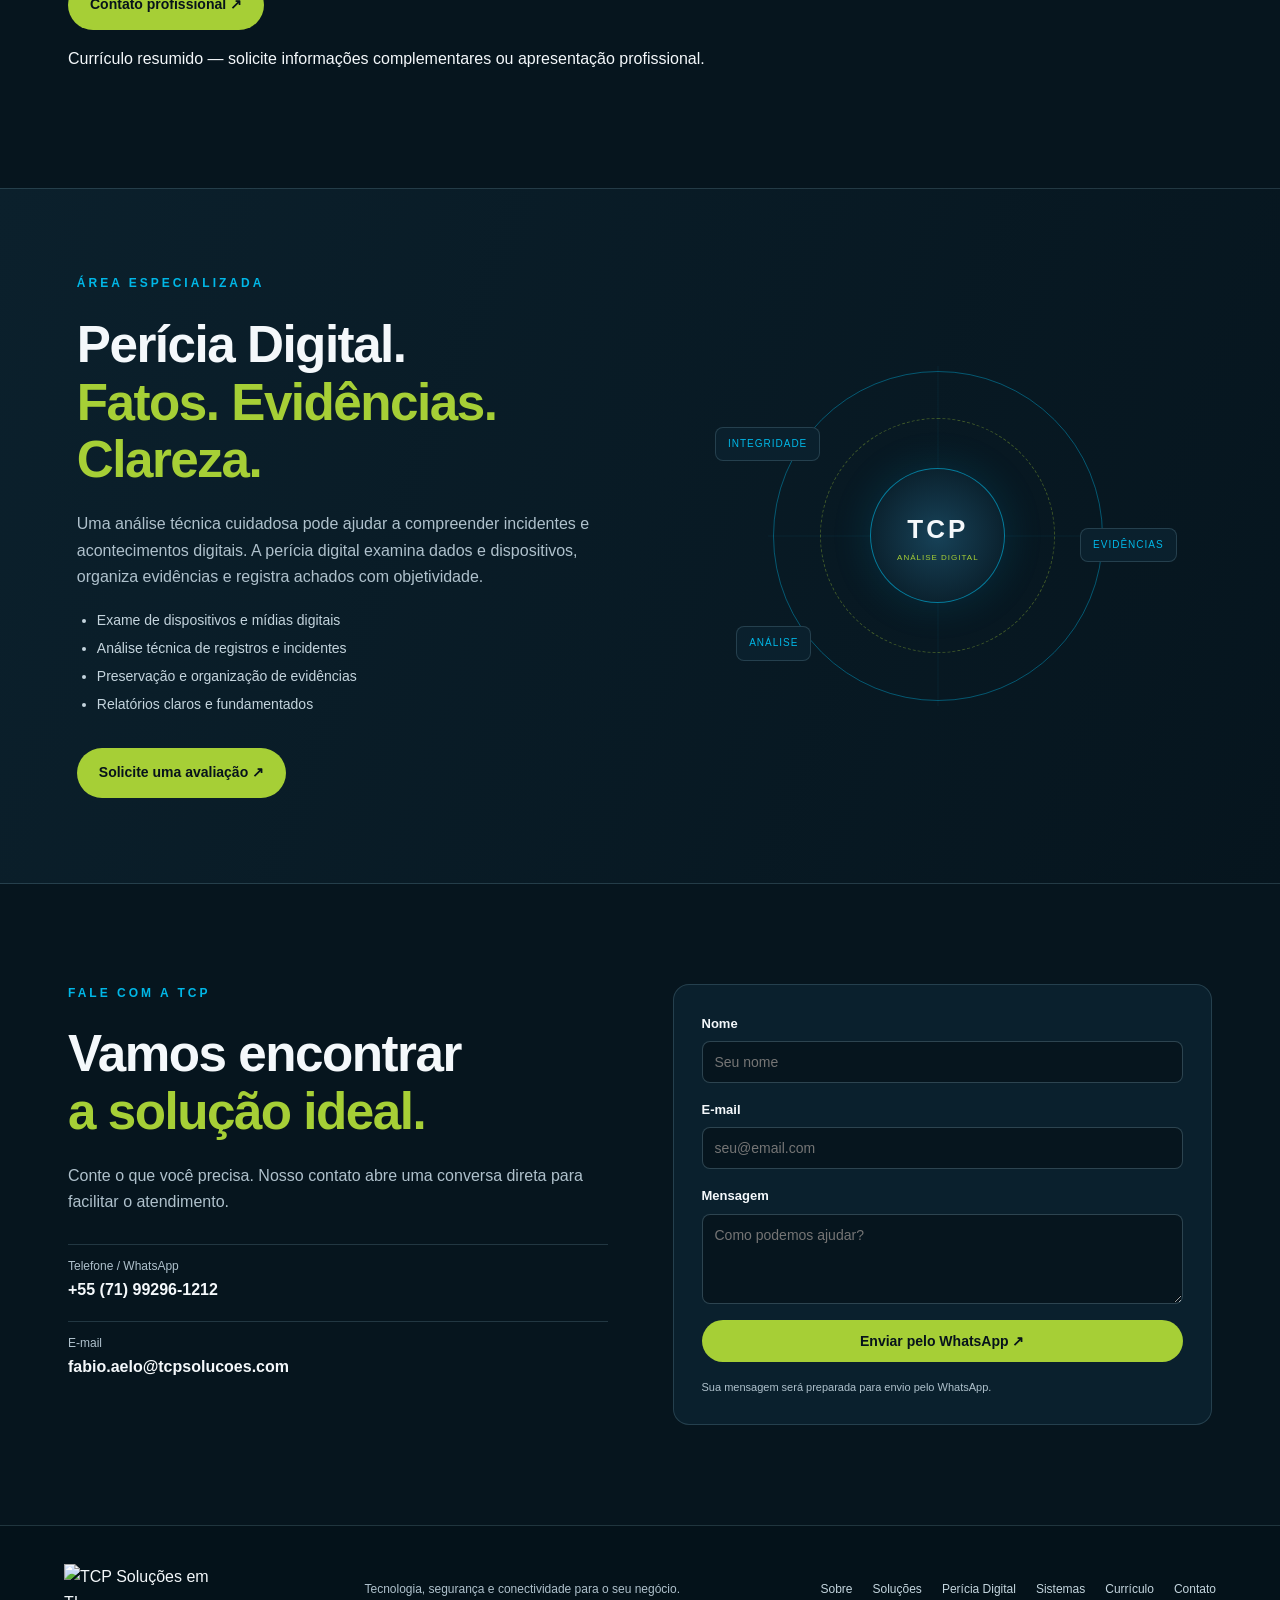
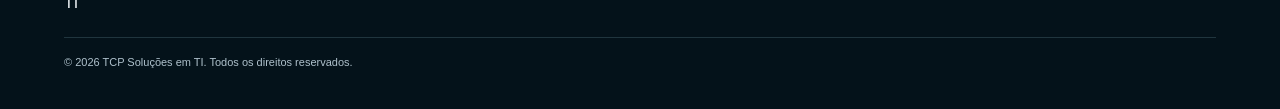
==== commit 4d6bd762: "Redesign portfolio and add professional curriculum section" ====
--- a/index.html
+++ b/index.html
@@ -14,7 +14,7 @@
   <a class="brand" href="#inicio" aria-label="TCP Soluções em TI - Início"><img src="https://assets.zyrosite.com/cdn-cgi/image/format=auto,w=1024,h=436,fit=crop/AoPvOMD7zxIZpx4P/tcp-soluaaes-em-ti-logo-vazada-YX4y3KN9l2t0Lzp2.png" alt="Logo TCP Soluções em TI"></a>
   <button class="menu" aria-label="Abrir menu" aria-expanded="false">☰</button>
   <nav class="nav">
-    <a href="#inicio">Início</a><a href="#sobre">Sobre</a><a href="#solucoes">Soluções</a><a href="#pericia">Perícia Digital</a><a href="#portfolio">Sistemas</a><a class="contact-link" href="#contato">Contato</a>
+    <a href="#inicio">Início</a><a href="#sobre">Sobre</a><a href="#solucoes">Soluções</a><a href="#pericia">Perícia Digital</a><a href="#portfolio">Sistemas</a><a href="#curriculo">Currículo</a><a class="contact-link" href="#contato">Contato</a>
   </nav>
 </header>
 <main>
@@ -52,13 +52,26 @@
 </section>
 
 <section class="portfolio section" id="portfolio">
-  <div class="section-top"><p class="eyebrow">DESENVOLVIMENTO DIGITAL</p><h2>Sistemas criados.<br><span>Ideias que viram soluções.</span></h2><p>Além de infraestrutura e suporte, criamos sites, plataformas e sistemas personalizados para transformar necessidades reais em ferramentas digitais.</p></div>
+  <div class="section-top"><p class="eyebrow">LABORATÓRIO DE SOLUÇÕES DIGITAIS</p><h2>Projetos que saem<br><span>da ideia para o mundo.</span></h2><p>Experiência prática em criação de plataformas, sites e sistemas digitais — conectando tecnologia, negócio e pessoas.</p></div>
   <div class="portfolio-grid">
-    <article class="portfolio-card portfolio-aelo"><div class="portfolio-preview"><div class="preview-window"><div class="preview-bar"><i></i><i></i><i></i></div><div class="preview-brand">AELO <b>IMÓVEIS</b></div><div class="preview-house">⌂</div><div class="preview-lines"><span></span><span></span><span></span></div><div class="preview-pill">IMÓVEIS</div></div></div><div class="portfolio-info"><p class="project-tag">PLATAFORMA IMOBILIÁRIA</p><h3>Aelo Imóveis</h3><p>Portal de imóveis com busca, cadastro e gestão de anúncios, captação de interessados e recursos de atendimento.</p><a href="https://aeloimoveis.com" target="_blank" rel="noopener">Conhecer projeto ↗</a></div></article>
-    <article class="portfolio-card portfolio-ace"><div class="portfolio-preview"><div class="preview-window"><div class="preview-bar"><i></i><i></i><i></i></div><div class="ace-word">ACE<span>7</span></div><div class="ace-courts"><div></div><div></div><div></div></div><div class="preview-pill">SPORTS COMMUNITY</div></div></div><div class="portfolio-info"><p class="project-tag">PLATAFORMA ESPORTIVA</p><h3>ACE7</h3><p>Plataforma esportiva e social para atletas, torneios, rankings, organizadores e comunidades de diversas modalidades.</p><a href="https://ace7.com.br" target="_blank" rel="noopener">Conhecer projeto ↗</a></div></article>
-    <article class="portfolio-card portfolio-tcp"><div class="portfolio-preview"><div class="preview-window"><div class="preview-bar"><i></i><i></i><i></i></div><div class="tcp-word">TCP <span>Soluções em TI</span></div><div class="tcp-network"><b></b><b></b><b></b><b></b><b></b></div><div class="preview-pill">TECNOLOGIA</div></div></div><div class="portfolio-info"><p class="project-tag">SITE INSTITUCIONAL</p><h3>TCP Soluções em TI</h3><p>Presença digital para uma empresa de tecnologia, com apresentação de serviços, foco em segurança e canal de contato.</p><a href="#inicio">Ver este site ↗</a></div></article>
+    <article class="portfolio-card portfolio-aelo"><div class="portfolio-preview"><div class="preview-window"><div class="preview-bar"><i></i><i></i><i></i></div><div class="aelo-visual"><div class="aelo-mark">A<span>⌂</span></div><div class="aelo-title">AELO <b>IMÓVEIS</b></div></div><div class="preview-lines"><span></span><span></span><span></span></div><div class="preview-pill">PROPTECH • IMÓVEIS</div></div></div><div class="portfolio-info"><p class="project-tag">PLATAFORMA IMOBILIÁRIA</p><h3>Aelo Imóveis</h3><p>Portal de imóveis com busca, cadastro, gestão de anúncios, captação de interessados e recursos de atendimento digital.</p><a href="https://aeloimoveis.com" target="_blank" rel="noopener">Explorar plataforma ↗</a></div></article>
+    <article class="portfolio-card portfolio-ace"><div class="portfolio-preview"><div class="preview-window"><div class="preview-bar"><i></i><i></i><i></i></div><div class="ace-logo-visual">ACE<span>7</span></div><div class="ace-mock-stats"><div><b>ATLETAS</b><span>PERFIL</span></div><div><b>RANKING</b><span>ELO</span></div><div><b>EVENTOS</b><span>TORNEIOS</span></div></div><div class="preview-pill">SPORTS TECH • SOCIAL</div></div></div><div class="portfolio-info"><p class="project-tag">PLATAFORMA ESPORTIVA</p><h3>ACE7</h3><p>Plataforma multiesportiva para atletas, torneios, rankings, organizadores, comunidade, conexões e gestão esportiva.</p><a href="https://ace7.com.br" target="_blank" rel="noopener">Explorar plataforma ↗</a></div></article>
+    <article class="portfolio-card portfolio-tcp"><div class="portfolio-preview"><div class="preview-window"><div class="preview-bar"><i></i><i></i><i></i></div><div class="tcp-visual"><div class="tcp-symbol"><b></b><b></b><b></b><b></b><b></b><b></b></div><div class="tcp-word">TCP <span>Soluções em TI</span></div></div><div class="tcp-console"><span>NETWORK STATUS</span><b>● ONLINE</b><div class="console-wave"></div></div><div class="preview-pill">TECH • SECURITY • DIGITAL</div></div></div><div class="portfolio-info"><p class="project-tag">SITE INSTITUCIONAL</p><h3>TCP Soluções em TI</h3><p>Site institucional que apresenta serviços de tecnologia, infraestrutura, segurança eletrônica, suporte e perícia digital.</p><a href="#inicio">Ver site atual ↗</a></div></article>
   </div>
-  <div class="portfolio-cta"><span>Tem uma ideia ou necessidade específica?</span><a class="btn btn-outline" href="#contato">Vamos desenvolver juntos ↗</a></div>
+  <div class="portfolio-cta"><span>Transformamos desafios em produtos digitais.</span><a class="btn btn-outline" href="#contato">Vamos conversar sobre seu projeto ↗</a></div>
+</section>
+<section class="curriculum section" id="curriculo">
+  <div class="curriculum-head"><p class="eyebrow">PERFIL PROFISSIONAL</p><h2>Tecnologia com experiência.<br><span>Conhecimento que se aplica.</span></h2><p>Atuação profissional em tecnologia, redes, infraestrutura, consultoria e soluções digitais, combinando experiência de campo e formação especializada.</p></div>
+  <div class="curriculum-layout">
+    <div class="curriculum-summary"><div class="curriculum-badge">TCP<span> / </span>PROFISSIONAL</div><h3>Fabio Aelo</h3><p>Consultor de Tecnologia • Gestor de Redes • Desenvolvedor de Soluções • Perícia Digital</p><div class="curriculum-tags"><span>Infraestrutura</span><span>Redes</span><span>Segurança</span><span>Desenvolvimento</span><span>Perícia Digital</span></div></div>
+    <div class="curriculum-timeline">
+      <div class="cv-item"><span class="cv-dot"></span><p class="cv-label">FORMAÇÃO</p><h3>Gestão de Redes de Computadores</h3><p>Tecnólogo — UNIFACS</p><small>Concluído em 21/08/2014</small></div>
+      <div class="cv-item"><span class="cv-dot"></span><p class="cv-label">ESPECIALIZAÇÃO</p><h3>Computação Forense e Perícia Digital</h3><p>Pós-graduação lato sensu — UNOPAR · 360 horas</p><small>Concluída em outubro de 2025</small></div>
+      <div class="cv-item"><span class="cv-dot"></span><p class="cv-label">EXPERIÊNCIA</p><h3>Consultoria e gestão de tecnologia</h3><p>Consultor técnico, administrador e gestor de redes, implantação de infraestrutura, manutenção e serviços de tecnologia. CEO da TCP Soluções em TI.</p></div>
+      <div class="cv-item"><span class="cv-dot"></span><p class="cv-label">CERTIFICAÇÕES E CURSOS</p><h3>Formação técnica complementar</h3><ul><li>Introdução ao Pentest na Prática — 2h (maio/2025)</li><li>Avaliação e Perícia de Imóveis — 80h (setembro/2025)</li><li>Perito Judicial CRECI-BA — 4h (outubro/2025)</li></ul></div>
+    </div>
+  </div>
+  <div class="curriculum-cta"><a class="btn btn-lime" href="#contato">Contato profissional ↗</a><p>Currículo resumido — solicite informações complementares ou apresentação profissional.</p></div>
 </section>
 <section class="forensics" id="pericia">
   <div class="forensic-copy"><p class="eyebrow">ÁREA ESPECIALIZADA</p><h2>Perícia Digital.<br><span>Fatos. Evidências. Clareza.</span></h2><p>Uma análise técnica cuidadosa pode ajudar a compreender incidentes e acontecimentos digitais. A perícia digital examina dados e dispositivos, organiza evidências e registra achados com objetividade.</p><ul><li>Exame de dispositivos e mídias digitais</li><li>Análise técnica de registros e incidentes</li><li>Preservação e organização de evidências</li><li>Relatórios claros e fundamentados</li></ul><a class="btn btn-lime" href="#contato">Solicite uma avaliação ↗</a></div>
@@ -67,6 +80,6 @@
 <section class="contact section" id="contato"><div class="contact-copy"><p class="eyebrow">FALE COM A TCP</p><h2>Vamos encontrar<br><span>a solução ideal.</span></h2><p>Conte o que você precisa. Nosso contato abre uma conversa direta para facilitar o atendimento.</p><div class="contact-details"><a href="tel:+5571992961212"><small>Telefone / WhatsApp</small><strong>+55 (71) 99296-1212</strong></a><a href="mailto:fabio.aelo@tcpsolucoes.com"><small>E-mail</small><strong>fabio.aelo@tcpsolucoes.com</strong></a></div></div>
 <form id="contact-form"><label>Nome<input name="name" autocomplete="name" placeholder="Seu nome" required></label><label>E-mail<input name="email" type="email" autocomplete="email" placeholder="seu@email.com" required></label><label>Mensagem<textarea name="message" rows="4" placeholder="Como podemos ajudar?" required></textarea></label><button class="btn btn-lime" type="submit">Enviar pelo WhatsApp ↗</button><small class="form-note">Sua mensagem será preparada para envio pelo WhatsApp.</small></form></section>
 </main>
-<footer class="footer"><a class="footer-brand" href="#inicio"><img src="https://assets.zyrosite.com/cdn-cgi/image/format=auto,w=1024,h=436,fit=crop/AoPvOMD7zxIZpx4P/tcp-soluaaes-em-ti-logo-vazada-YX4y3KN9l2t0Lzp2.png" alt="TCP Soluções em TI"></a><p>Tecnologia, segurança e conectividade para o seu negócio.</p><div class="footer-links"><a href="#sobre">Sobre</a><a href="#solucoes">Soluções</a><a href="#pericia">Perícia Digital</a><a href="#portfolio">Sistemas</a><a href="#contato">Contato</a></div><small>© <span id="year"></span> TCP Soluções em TI. Todos os direitos reservados.</small></footer>
+<footer class="footer"><a class="footer-brand" href="#inicio"><img src="https://assets.zyrosite.com/cdn-cgi/image/format=auto,w=1024,h=436,fit=crop/AoPvOMD7zxIZpx4P/tcp-soluaaes-em-ti-logo-vazada-YX4y3KN9l2t0Lzp2.png" alt="TCP Soluções em TI"></a><p>Tecnologia, segurança e conectividade para o seu negócio.</p><div class="footer-links"><a href="#sobre">Sobre</a><a href="#solucoes">Soluções</a><a href="#pericia">Perícia Digital</a><a href="#portfolio">Sistemas</a><a href="#curriculo">Currículo</a><a href="#contato">Contato</a></div><small>© <span id="year"></span> TCP Soluções em TI. Todos os direitos reservados.</small></footer>
 <script src="script.js"></script>
 </body></html>
--- a/styles.css
+++ b/styles.css
@@ -13,8 +13,7 @@
 .hero-content{position:relative;z-index:3;max-width:1000px;padding:65px 24px 110px;display:flex;align-items:center;flex-direction:column}.eyebrow{font-size:12px;letter-spacing:3px;font-weight:700;color:var(--cyan);margin:0 0 22px}.hero-logo{width:min(720px,84vw);height:auto;max-height:270px;object-fit:contain;filter:drop-shadow(0 10px 26px rgba(0,0,0,.25));margin-bottom:22px}.hero h1{font-size:clamp(28px,4vw,44px);line-height:1.18;margin:10px 0 16px;font-weight:700;letter-spacing:-1px}.hero-lead{font-size:clamp(15px,1.5vw,20px);color:#d6e3e9;max-width:650px;margin:0 auto 28px}.hero-actions{display:flex;gap:14px;flex-wrap:wrap;justify-content:center}.btn{border:0;border-radius:30px;padding:13px 22px;display:inline-flex;align-items:center;justify-content:center;gap:12px;font-weight:700;font-size:14px;cursor:pointer;transition:.2s transform,.2s filter}.btn:hover{transform:translateY(-2px);filter:brightness(1.1)}.btn-lime{background:var(--lime);color:#07131b}.btn-outline{background:rgba(4,17,26,.28);border:1px solid rgba(230,244,250,.5);color:white}.scroll-cue{position:absolute;bottom:24px;z-index:3;font-size:10px;letter-spacing:2px;color:#b8cbd4;display:flex;align-items:center;gap:9px}.scroll-cue span{width:26px;height:1px;background:var(--lime)}
 .section{max-width:1200px;margin:auto;padding:100px 28px}
 .intro{display:grid;grid-template-columns:1fr 1fr;gap:70px;align-items:center}.intro h2,.section h2,.forensics h2,.contact h2{font-size:clamp(34px,4vw,54px);line-height:1.13;letter-spacing:-1.5px;margin:14px 0 22px}.intro h2 span,.section h2 span,.forensics h2 span,.contact h2 span{color:var(--lime)}.intro-copy>p:not(.eyebrow),.section-top>p:not(.eyebrow),.forensic-copy>p:not(.eyebrow),.contact-copy>p:not(.eyebrow){color:var(--muted);max-width:650px}.text-link{display:inline-flex;gap:10px;margin-top:20px;color:var(--lime);font-weight:bold}.intro-visual{min-height:420px;border:1px solid var(--line);border-radius:18px;position:relative;overflow:hidden;background:radial-gradient(circle at center,#0c3448,#071720 65%)}.visual-grid{position:absolute;inset:0;background-image:linear-gradient(rgba(0,183,231,.07) 1px,transparent 1px),linear-gradient(90deg,rgba(0,183,231,.07) 1px,transparent 1px);background-size:36px 36px;transform:perspective(500px) rotateX(15deg) scale(1.2);animation:gridMove 12s linear infinite}.orbit{position:absolute;left:50%;top:50%;border:1px solid rgba(0,183,231,.35);border-radius:50%;transform:translate(-50%,-50%) rotate(-25deg);animation:orbitSpin 30s linear infinite}.orbit-one{width:330px;height:330px}.orbit-two{width:240px;height:240px;border-color:rgba(166,207,54,.4);transform:translate(-50%,-50%) rotate(30deg);animation-duration:22s;animation-direction:reverse}.visual-center{position:absolute;left:50%;top:50%;transform:translate(-50%,-50%);width:min(62%,260px);padding:20px;background:rgba(4,18,28,.78);border:1px solid rgba(0,183,231,.45);border-radius:16px;box-shadow:0 0 45px rgba(0,183,231,.13)}.visual-center img{width:100%;height:auto}.floating-label{position:absolute;border:1px solid var(--line);border-radius:30px;background:#0a202d;padding:8px 13px;font-size:12px;color:#d6e6ec;box-shadow:0 8px 30px rgba(0,0,0,.2)}.floating-label:first-letter{color:var(--lime)}.label-one{top:18%;left:7%}.label-two{right:7%;top:48%}.label-three{bottom:14%;left:18%}
-.services{padding-top:65px}.section-top{max-width:720px;margin-bottom:42px}.service-grid{display:grid;grid-template-columns:repeat(3,1fr);gap:16px}.service-card{padding:28px;background:linear-gradient(145deg,#0d2533,#071720);border:1px solid var(--line);border-radius:16px;transition:.25s}.service-card:hover{transform:translateY(-4px);border-color:rgba(0,183,231,.5)}.service-icon{font-size:26px;color:var(--cyan);margin-bottom:10px}.service-card h3{font-size:20px;margin:8px 0}.service-card p{color:var(--muted);font-size:14px;min-height:80px}.service-card a{color:var(--cyan);font-size:13px;font-weight:bold}.service-highlight{border-color:rgba(166,207,54,.3);background:linear-gradient(145deg,#172b27,#071720)}.service-highlight .service-icon,.service-highlight a{color:var(--lime}
-}
+.services{padding-top:65px}.section-top{max-width:720px;margin-bottom:42px}.service-grid{display:grid;grid-template-columns:repeat(3,1fr);gap:16px}.service-card{padding:28px;background:linear-gradient(145deg,#0d2533,#071720);border:1px solid var(--line);border-radius:16px;transition:.25s}.service-card:hover{transform:translateY(-4px);border-color:rgba(0,183,231,.5)}.service-icon{font-size:26px;color:var(--cyan);margin-bottom:10px}.service-card h3{font-size:20px;margin:8px 0}.service-card p{color:var(--muted);font-size:14px;min-height:80px}.service-card a{color:var(--cyan);font-size:13px;font-weight:bold}.service-highlight{border-color:rgba(166,207,54,.3);background:linear-gradient(145deg,#172b27,#071720)}.service-highlight .service-icon,.service-highlight a{color:var(--lime)}
 .forensics{padding:85px 6vw;display:grid;grid-template-columns:1fr 1fr;gap:65px;align-items:center;background:linear-gradient(110deg,#0b202c,#06151e);border-block:1px solid var(--line)}.forensic-copy{max-width:590px;margin-left:auto}.forensic-copy ul{color:#c4d4dd;font-size:14px;line-height:2;padding-left:20px}.forensic-copy .btn{margin-top:16px}.forensic-visual{position:relative;min-height:390px;display:grid;place-items:center;overflow:hidden}.radar{width:330px;height:330px;border-radius:50%;border:1px solid rgba(0,183,231,.4);position:absolute;animation:orbitSpin 36s linear infinite}.radar-inner{width:235px;height:235px;border-color:rgba(166,207,54,.35);border-style:dashed;animation-duration:28s;animation-direction:reverse}.radar-cross{position:absolute;width:340px;height:340px;background:linear-gradient(90deg,transparent 49.8%,rgba(0,183,231,.12) 50%,transparent 50.2%),linear-gradient(transparent 49.8%,rgba(0,183,231,.12) 50%,transparent 50.2%)}.radar-core{z-index:1;width:135px;height:135px;border-radius:50%;background:radial-gradient(circle,#174258,#06151e);border:1px solid rgba(0,183,231,.6);display:flex;flex-direction:column;justify-content:center;align-items:center;box-shadow:0 0 40px rgba(0,183,231,.15)}.radar-core span{font-size:26px;letter-spacing:3px;font-weight:bold}.radar-core small{font-size:8px;color:var(--lime);letter-spacing:1px}.radar-chip{position:absolute;background:#0a202d;border:1px solid var(--line);border-radius:8px;padding:8px 12px;font-size:10px;letter-spacing:1px;color:var(--cyan)}.chip-top{top:22%;left:8%}.chip-right{top:48%;right:5%}.chip-bottom{bottom:18%;left:12%}
 .contact{display:grid;grid-template-columns:1fr 1fr;gap:65px;align-items:start}.contact-details{display:grid;gap:18px;margin-top:28px}.contact-details a{display:grid;border-top:1px solid var(--line);padding-top:12px}.contact-details small{font-size:12px;color:var(--muted)}.contact-details strong{font-size:16px}.contact form{border:1px solid var(--line);border-radius:16px;background:#0a202d;padding:28px;display:grid;gap:16px}.contact label{display:grid;gap:7px;font-size:13px;font-weight:700}.contact input,.contact textarea{width:100%;padding:12px;background:#06151e;border:1px solid rgba(160,207,228,.25);border-radius:8px;color:white;font:14px Arial;resize:vertical}.contact input:focus,.contact textarea:focus{outline:1px solid var(--cyan);border-color:var(--cyan)}.contact form button{width:100%}.form-note{font-size:11px;color:var(--muted)}
 .footer{border-top:1px solid var(--line);padding:38px 5vw;display:flex;gap:20px;justify-content:space-between;align-items:center;flex-wrap:wrap;background:#04121a}.footer-brand{width:160px}.footer-brand img{width:100%;height:auto}.footer p{font-size:12px;color:var(--muted)}.footer-links{display:flex;gap:20px;font-size:12px;color:#c4d5de}.footer-links a:hover{color:var(--lime)}.footer>small{width:100%;border-top:1px solid var(--line);padding-top:15px;color:var(--muted);font-size:11px}
@@ -22,3 +21,8 @@
 @media(max-width:900px){.intro,.forensics,.contact{gap:35px}.service-grid{grid-template-columns:repeat(2,1fr)}.intro-visual{min-height:350px}}
 @media(max-width:650px){.header{height:68px}.brand{width:140px;height:44px}.menu{display:block}.nav{display:none;position:absolute;top:68px;left:0;right:0;background:#071720;border-bottom:1px solid var(--line);padding:18px 24px;flex-direction:column;align-items:stretch;gap:16px}.nav.open{display:flex}.hero{min-height:calc(100vh - 68px)}.hero-content{padding:48px 18px 95px}.hero-logo{width:92vw;max-height:180px}.hero h1{font-size:30px}.hero-lead{font-size:16px}.hero-actions{gap:10px}.btn{width:100%;max-width:360px}.section{padding:72px 22px}.intro{grid-template-columns:1fr}.intro-visual{min-height:310px;order:2}.orbit-one{width:260px;height:260px}.orbit-two{width:190px;height:190px}.visual-center{width:min(72%,240px)}.service-grid{grid-template-columns:1fr}.service-card p{min-height:0}.forensics{grid-template-columns:1fr;padding:70px 22px}.forensic-copy{margin:0}.forensic-visual{min-height:320px}.radar{width:285px;height:285px}.radar-inner{width:200px;height:200px}.contact{grid-template-columns:1fr}.contact form{padding:22px}.footer{align-items:flex-start;flex-direction:column}.footer-links{flex-wrap:wrap}}
 @media(prefers-reduced-motion:reduce){*,*::before,*::after{animation-duration:.01ms!important;animation-iteration-count:1!important;scroll-behavior:auto!important}.video-background video{display:none}}
+
+/* Portfolio: custom websites and systems */
+.portfolio{padding-top:75px;padding-bottom:95px}.portfolio-grid{display:grid;grid-template-columns:repeat(3,minmax(0,1fr));gap:20px}.portfolio-card{border:1px solid var(--line);background:linear-gradient(150deg,#0c2532,#06151e);border-radius:20px;overflow:hidden;transition:.25s transform,.25s border-color}.portfolio-card:hover{transform:translateY(-5px);border-color:rgba(0,183,231,.45)}.portfolio-preview{height:220px;padding:24px;background:radial-gradient(circle at 50% 30%,rgba(0,183,231,.15),transparent 70%),#071720;display:grid;place-items:center;overflow:hidden}.preview-window{width:100%;height:100%;border:1px solid rgba(160,207,228,.2);border-radius:12px;background:rgba(3,17,26,.85);position:relative;overflow:hidden;padding:18px;box-shadow:0 15px 40px rgba(0,0,0,.25)}.preview-bar{display:flex;gap:5px;border-bottom:1px solid var(--line);padding-bottom:10px}.preview-bar i{width:6px;height:6px;border-radius:50%;background:#506777}.preview-brand{font-size:18px;letter-spacing:3px;margin-top:22px;color:#e7eff5}.preview-brand b{color:var(--lime);font-size:11px;display:block;letter-spacing:2px}.preview-house{position:absolute;right:20px;top:40px;font-size:78px;color:rgba(166,207,54,.2)}.preview-lines{display:grid;gap:8px;margin-top:15px}.preview-lines span{height:5px;border-radius:4px;background:rgba(160,207,228,.13);width:65%}.preview-lines span:nth-child(2){width:48%}.preview-lines span:nth-child(3){width:75%}.preview-pill{position:absolute;bottom:15px;left:15px;border:1px solid rgba(0,183,231,.4);color:var(--cyan);padding:4px 8px;border-radius:30px;font-size:8px;letter-spacing:1.5px}.ace-word{font-weight:900;font-size:40px;letter-spacing:3px;margin:24px 0 10px;color:white}.ace-word span{color:var(--lime)}.ace-courts{display:flex;gap:7px}.ace-courts div{height:38px;flex:1;border:1px solid rgba(166,207,54,.5);background:linear-gradient(90deg,transparent 49%,rgba(166,207,54,.35) 50%,transparent 51%);border-radius:4px}.tcp-word{font-weight:900;font-size:32px;letter-spacing:2px;margin:28px 0 0}.tcp-word span{font-size:12px;display:block;color:var(--lime);letter-spacing:1px}.tcp-network{position:absolute;right:15px;top:55px;width:95px;height:85px}.tcp-network b{position:absolute;width:8px;height:8px;border-radius:50%;background:var(--cyan);box-shadow:0 0 12px var(--cyan)}.tcp-network b:nth-child(1){top:5px;left:12px}.tcp-network b:nth-child(2){top:20px;right:8px;background:var(--lime)}.tcp-network b:nth-child(3){bottom:8px;left:30px}.tcp-network b:nth-child(4){bottom:20px;right:25px}.portfolio-info{padding:25px 26px 28px}.project-tag{font-size:10px;letter-spacing:2px;color:var(--cyan);font-weight:bold}.portfolio-info h3{font-size:23px;margin:6px 0 10px}.portfolio-info p:not(.project-tag){font-size:14px;color:var(--muted);min-height:94px}.portfolio-info a{display:inline-block;color:var(--lime);font-size:13px;font-weight:700;margin-top:8px}.portfolio-cta{display:flex;align-items:center;justify-content:space-between;gap:18px;padding:28px 0 0;margin-top:34px;border-top:1px solid var(--line);color:#dce7ed}
+@media(max-width:950px){.portfolio-grid{grid-template-columns:repeat(2,minmax(0,1fr)}}
+@media(max-width:650px){.portfolio-grid{grid-template-columns:1fr}.portfolio-preview{height:205px}.portfolio-info p:not(.project-tag){min-height:0}.portfolio-cta{flex-direction:column;align-items:flex-start}}
